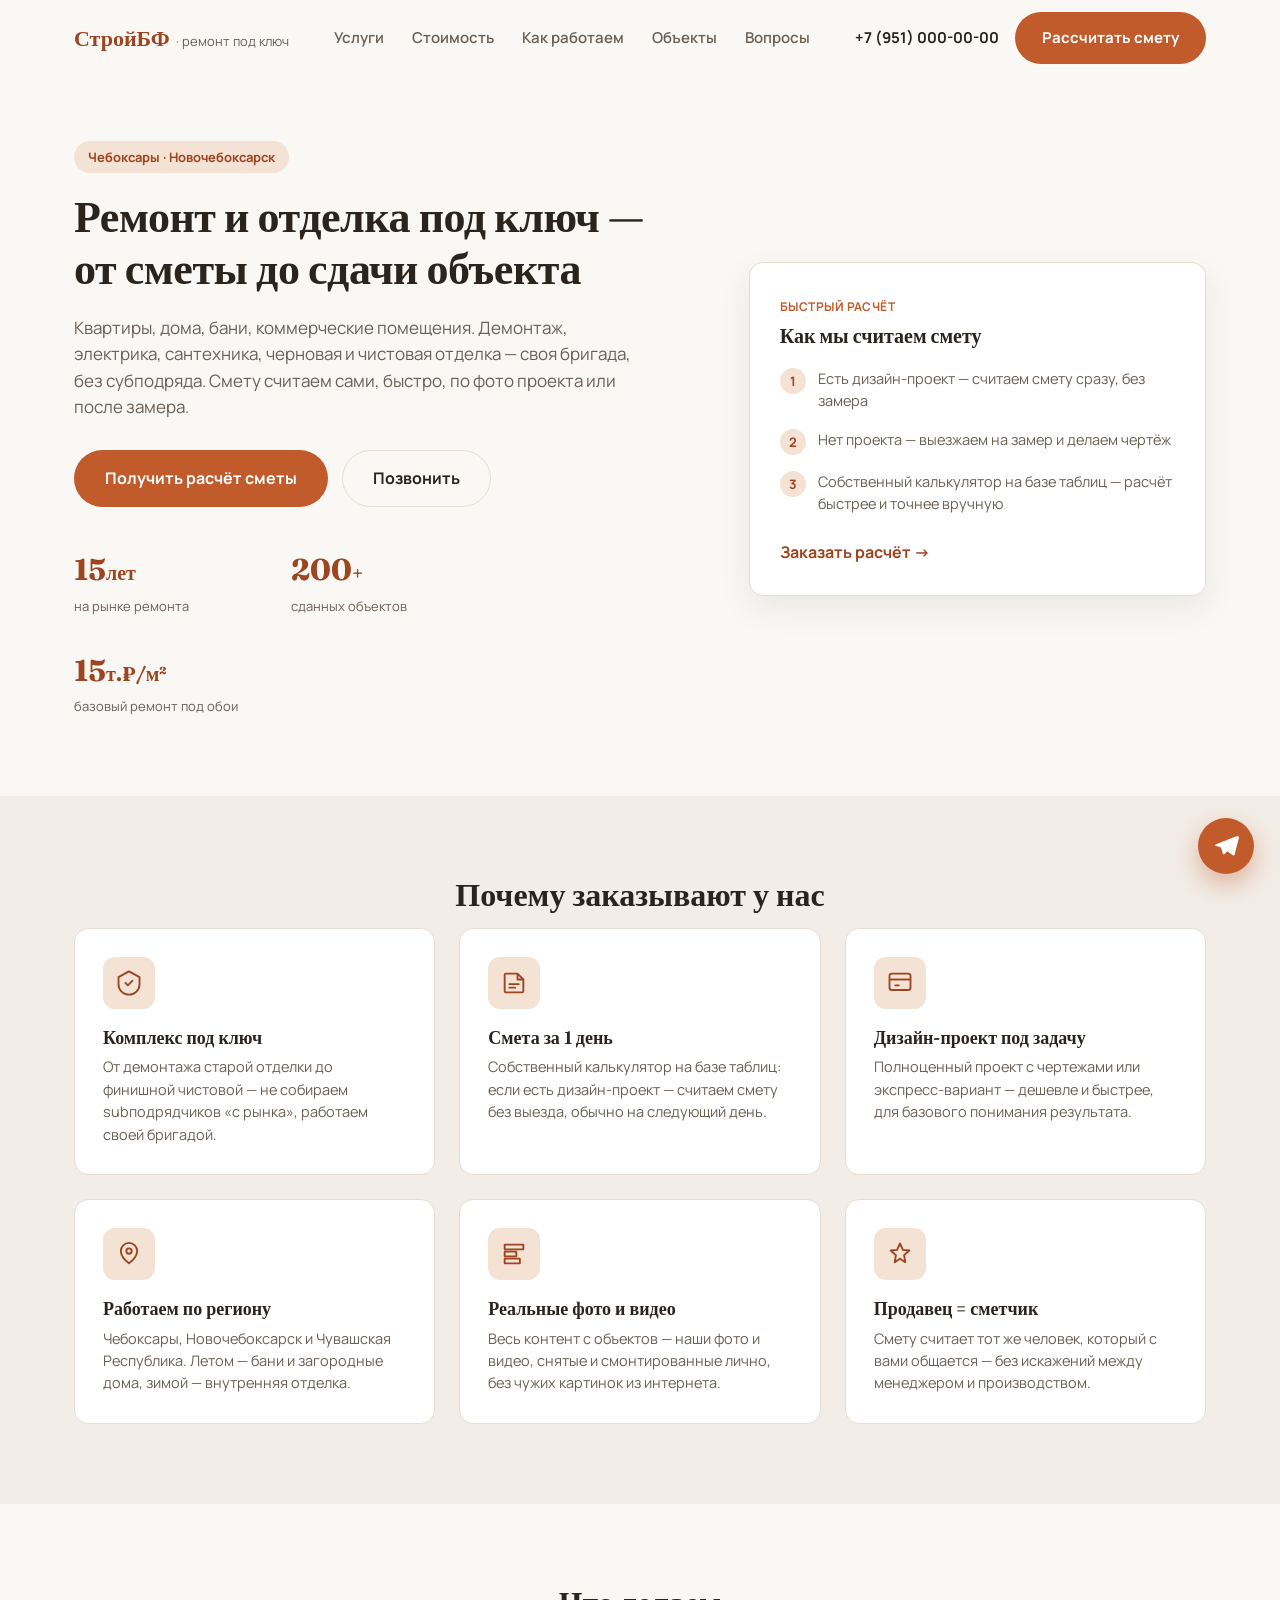
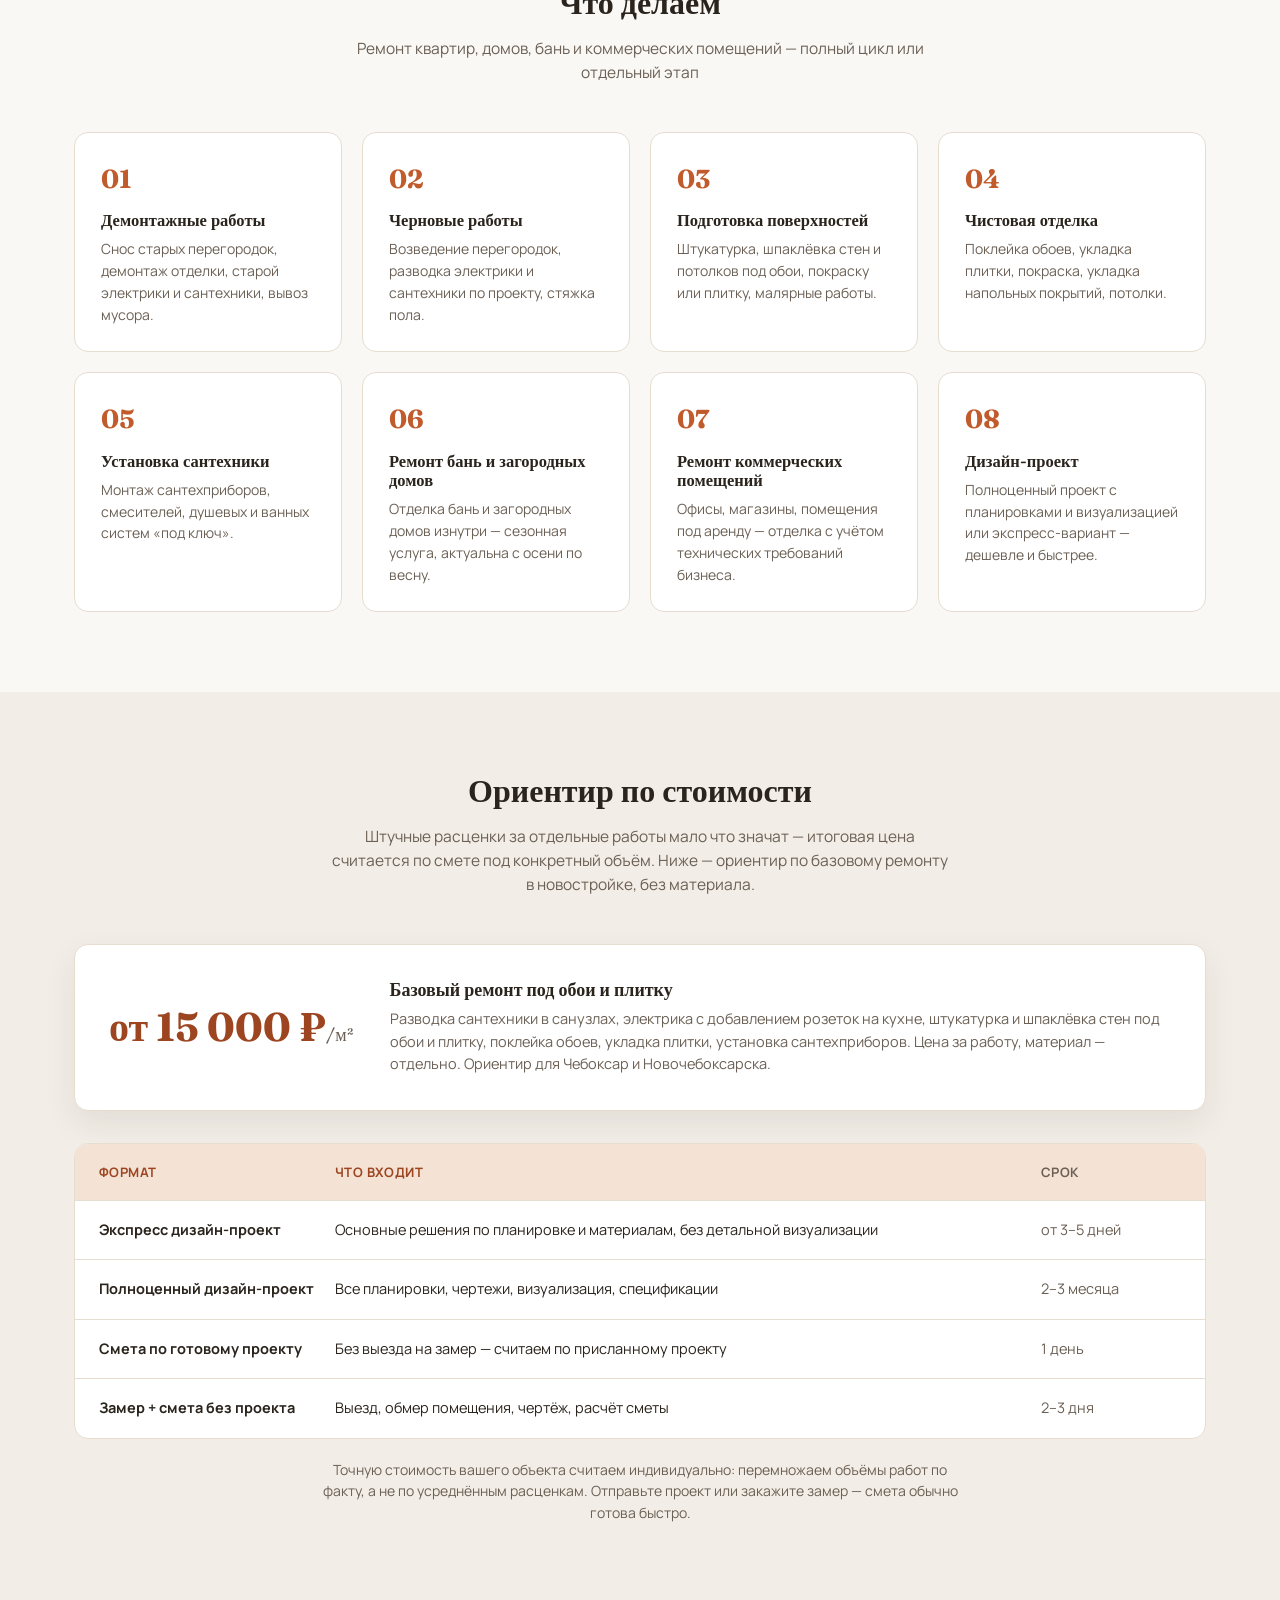
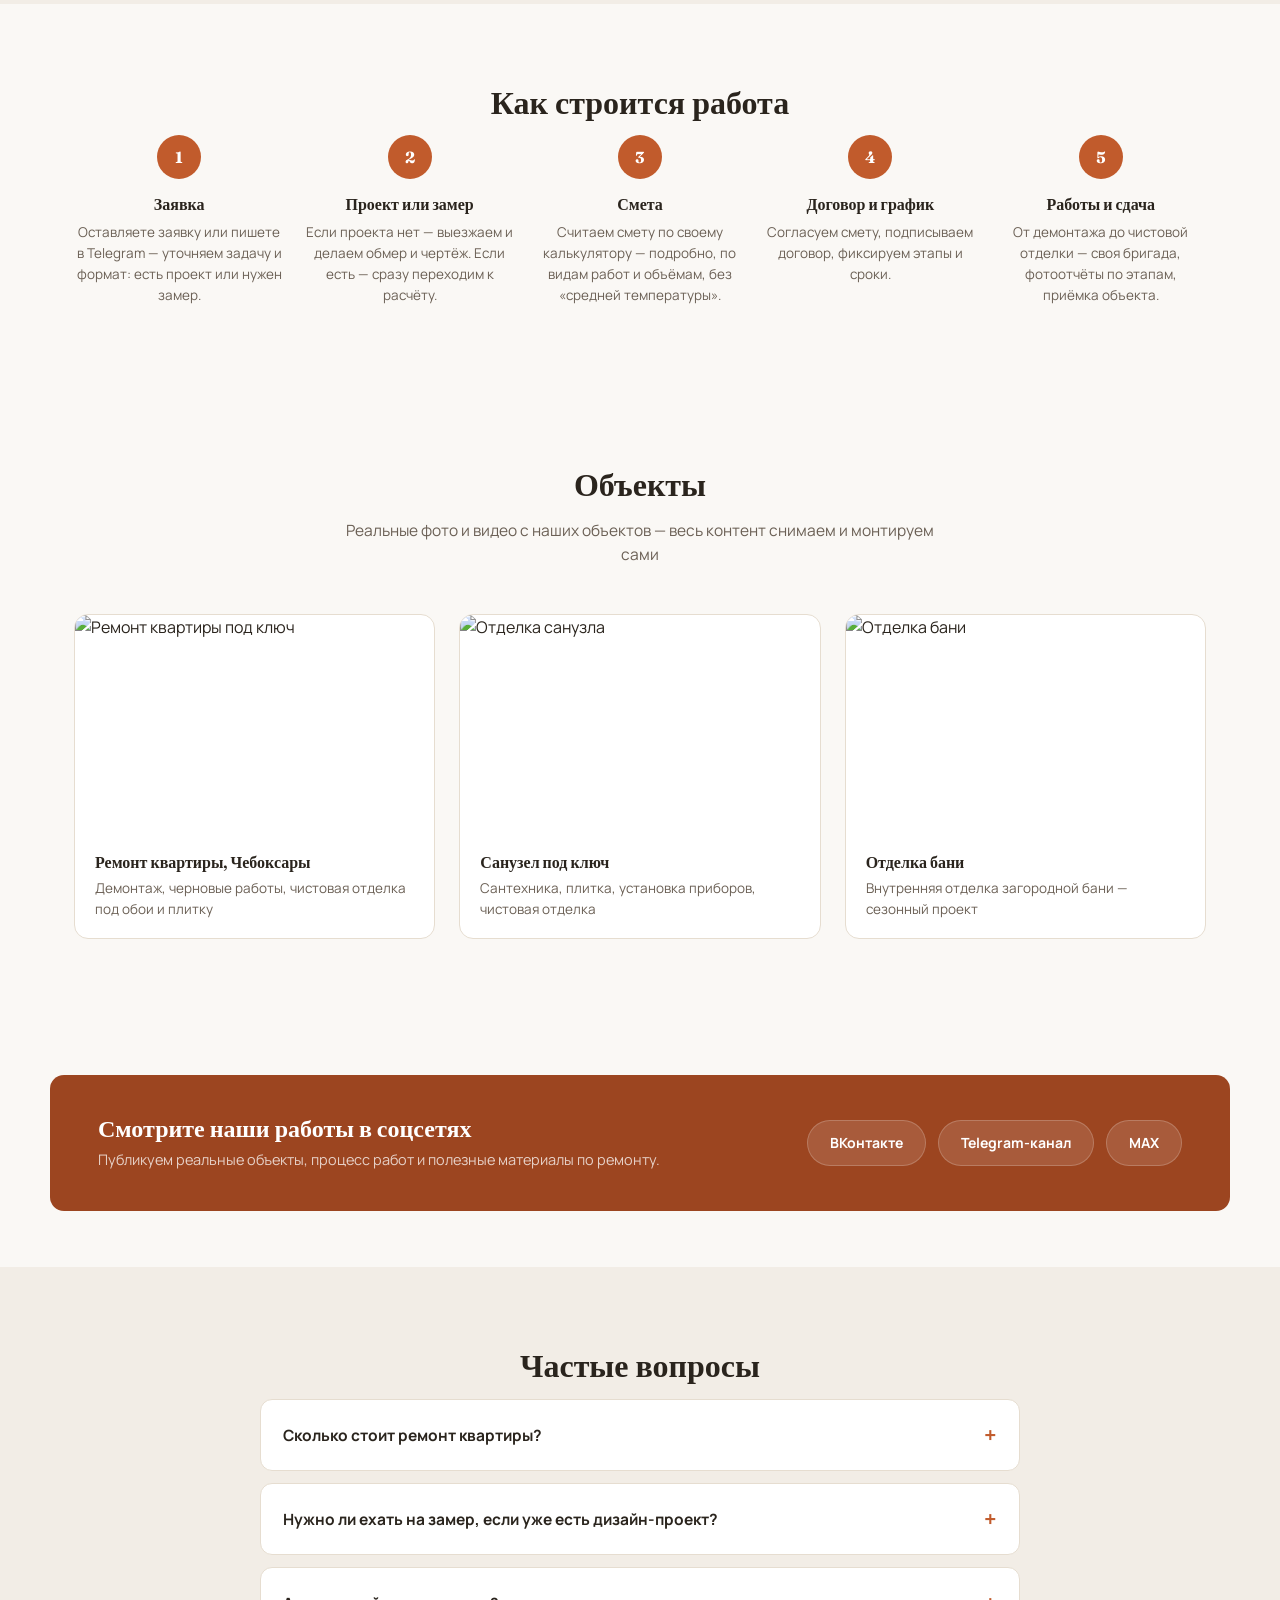
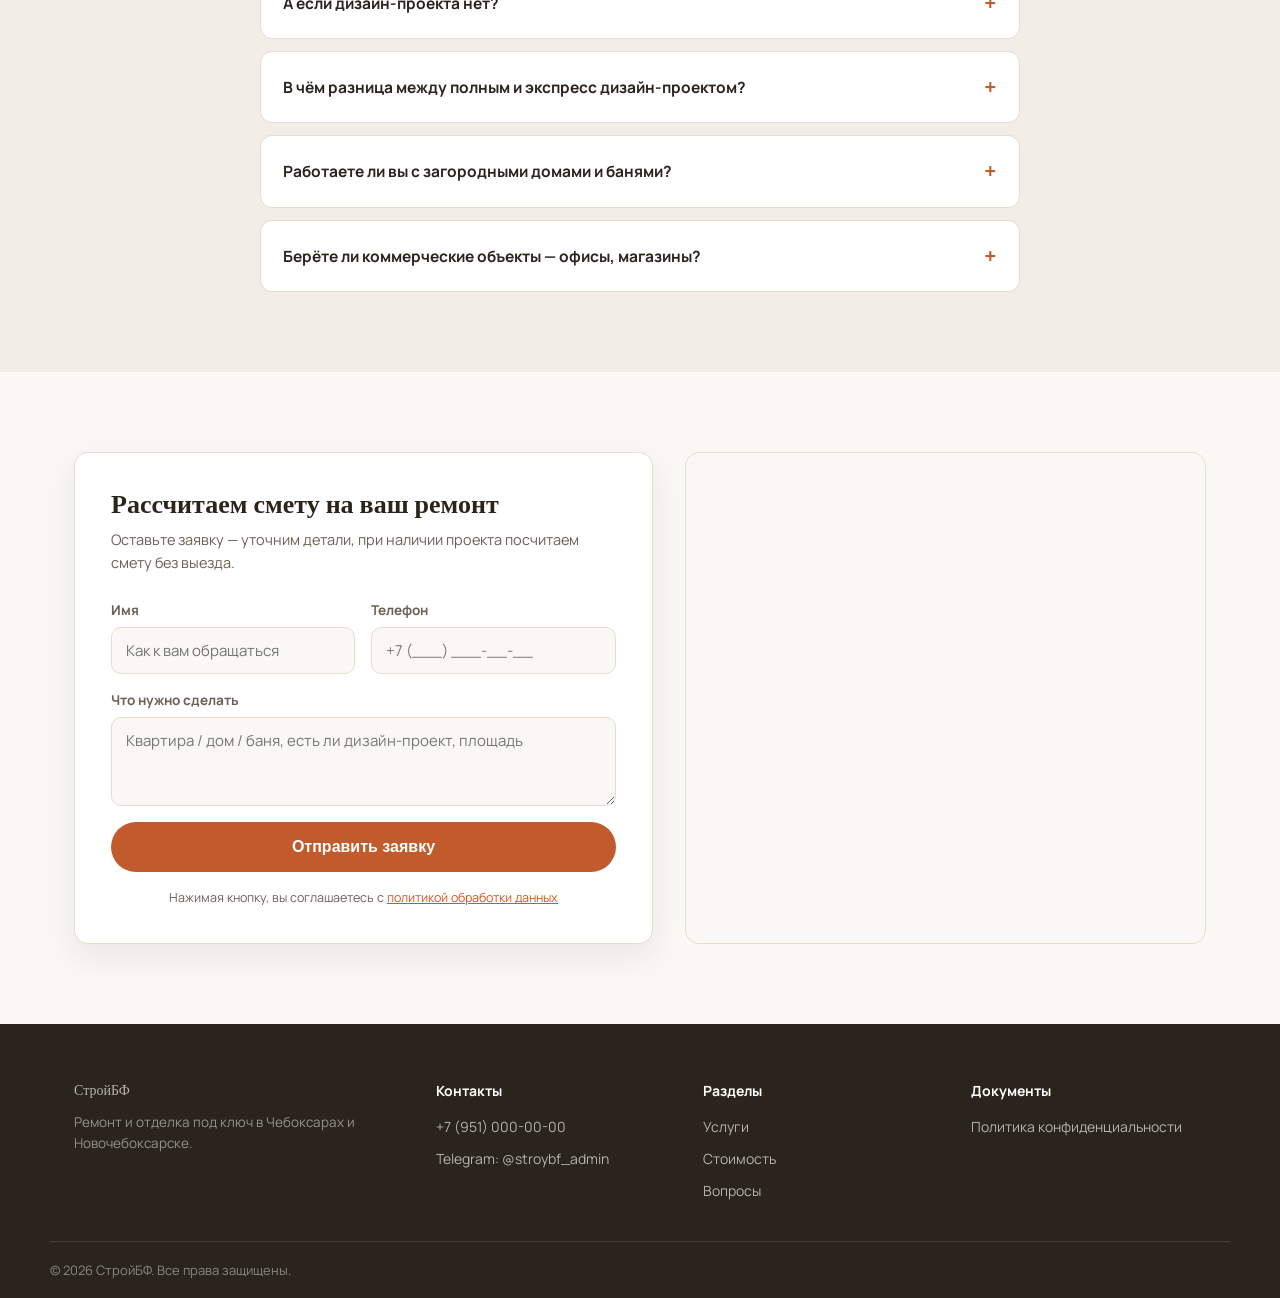
==== index.html @ 784fd0a4 "init: landing for СтройБФ" ====
<!DOCTYPE html>
<html lang="ru">
<head>
<meta charset="UTF-8">
<meta name="viewport" content="width=device-width, initial-scale=1.0">
<title>СтройБФ — ремонт квартир, домов и бань под ключ в Чебоксарах</title>
<meta name="description" content="Комплексный ремонт и отделка квартир, домов, бань и коммерческих помещений под ключ в Чебоксарах и Новочебоксарске. От сметы за 1 день до сдачи объекта.">
<link rel="preconnect" href="https://fonts.googleapis.com">
<link rel="preconnect" href="https://fonts.gstatic.com" crossorigin>
<link href="https://fonts.googleapis.com/css2?family=Manrope:wght@400;500;600;700;800&family=Fraunces:opsz,wght@9..144,500;9..144,600;9..144,700&display=swap" rel="stylesheet">
<link rel="stylesheet" href="styles.css">
</head>
<body>

<header class="header" id="header">
  <div class="header__inner container">
    <a href="#top" class="logo"><span class="logo__main">СтройБФ</span><span class="logo__suffix"> · ремонт под ключ</span></a>
    <nav class="nav" id="nav">
      <a href="#services">Услуги</a>
      <a href="#pricing">Стоимость</a>
      <a href="#process">Как работаем</a>
      <a href="#cases">Объекты</a>
      <a href="#faq">Вопросы</a>
    </nav>
    <div class="header__actions">
      <a href="tel:+79510000000" class="header__phone">+7 (951) 000-00-00</a>
      <a href="#form" class="btn btn--primary header__cta">Рассчитать смету</a>
      <button class="burger" id="burger" aria-label="Меню"><span></span><span></span><span></span></button>
    </div>
  </div>
</header>

<main id="top">

  <!-- HERO -->
  <section class="hero">
    <div class="container hero__inner">
      <div class="hero__text">
        <span class="eyebrow">Чебоксары · Новочебоксарск</span>
        <h1>Ремонт и отделка под ключ — от сметы до сдачи объекта</h1>
        <p class="hero__lead">Квартиры, дома, бани, коммерческие помещения. Демонтаж, электрика, сантехника, черновая и чистовая отделка — своя бригада, без субподряда. Смету считаем сами, быстро, по фото проекта или после замера.</p>
        <div class="hero__cta">
          <a href="#form" class="btn btn--primary btn--lg">Получить расчёт сметы</a>
          <a href="tel:+79510000000" class="btn btn--ghost btn--lg">Позвонить</a>
        </div>
        <div class="hero__stats">
          <div class="stat"><span class="stat__num" data-target="15">0</span><span class="stat__suffix">лет</span><span class="stat__label">на рынке ремонта</span></div>
          <div class="stat"><span class="stat__num" data-target="200">0</span><span class="stat__suffix">+</span><span class="stat__label">сданных объектов</span></div>
          <div class="stat"><span class="stat__num" data-target="15">0</span><span class="stat__suffix">т.₽/м²</span><span class="stat__label">базовый ремонт под обои</span></div>
        </div>
      </div>
      <div class="hero__card">
        <div class="hero__card-top">
          <span class="hero__card-tag">Быстрый расчёт</span>
          <h3>Как мы считаем смету</h3>
        </div>
        <ul class="hero__card-list">
          <li><span class="num">1</span> Есть дизайн-проект — считаем смету сразу, без замера</li>
          <li><span class="num">2</span> Нет проекта — выезжаем на замер и делаем чертёж</li>
          <li><span class="num">3</span> Собственный калькулятор на базе таблиц — расчёт быстрее и точнее вручную</li>
        </ul>
        <a href="#form" class="hero__card-btn">Заказать расчёт →</a>
      </div>
    </div>
  </section>

  <!-- ADVANTAGES -->
  <section class="section adv-section">
    <div class="container">
      <h2 class="section__title">Почему заказывают у нас</h2>
      <div class="adv-grid">
        <div class="adv reveal">
          <div class="adv__icon"><svg width="28" height="28" viewBox="0 0 24 24" fill="none"><path d="M12 2L3 7v6c0 5 4 9 9 9s9-4 9-9V7l-9-5z" stroke="currentColor" stroke-width="1.6" stroke-linejoin="round"/><path d="M9 12l2 2 4-4" stroke="currentColor" stroke-width="1.6" stroke-linecap="round" stroke-linejoin="round"/></svg></div>
          <h3>Комплекс под ключ</h3>
          <p>От демонтажа старой отделки до финишной чистовой — не собираем subподрядчиков «с рынка», работаем своей бригадой.</p>
        </div>
        <div class="adv reveal">
          <div class="adv__icon"><svg width="28" height="28" viewBox="0 0 24 24" fill="none"><path d="M4 19V5a1 1 0 011-1h10l5 5v10a1 1 0 01-1 1H5a1 1 0 01-1-1z" stroke="currentColor" stroke-width="1.6" stroke-linejoin="round"/><path d="M15 4v5h5" stroke="currentColor" stroke-width="1.6" stroke-linejoin="round"/><path d="M8 13h8M8 16h5" stroke="currentColor" stroke-width="1.6" stroke-linecap="round"/></svg></div>
          <h3>Смета за 1 день</h3>
          <p>Собственный калькулятор на базе таблиц: если есть дизайн-проект — считаем смету без выезда, обычно на следующий день.</p>
        </div>
        <div class="adv reveal">
          <div class="adv__icon"><svg width="28" height="28" viewBox="0 0 24 24" fill="none"><rect x="3" y="4" width="18" height="14" rx="2" stroke="currentColor" stroke-width="1.6"/><path d="M3 9h18" stroke="currentColor" stroke-width="1.6"/><path d="M8 14h3" stroke="currentColor" stroke-width="1.6" stroke-linecap="round"/></svg></div>
          <h3>Дизайн-проект под задачу</h3>
          <p>Полноценный проект с чертежами или экспресс-вариант — дешевле и быстрее, для базового понимания результата.</p>
        </div>
        <div class="adv reveal">
          <div class="adv__icon"><svg width="28" height="28" viewBox="0 0 24 24" fill="none"><path d="M12 20c4-3 7-6.5 7-10.5A7 7 0 105 9.5C5 13.5 8 17 12 20z" stroke="currentColor" stroke-width="1.6" stroke-linejoin="round"/><circle cx="12" cy="9.5" r="2.3" stroke="currentColor" stroke-width="1.6"/></svg></div>
          <h3>Работаем по региону</h3>
          <p>Чебоксары, Новочебоксарск и Чувашская Республика. Летом — бани и загородные дома, зимой — внутренняя отделка.</p>
        </div>
        <div class="adv reveal">
          <div class="adv__icon"><svg width="28" height="28" viewBox="0 0 24 24" fill="none"><path d="M4 4h16v4H4zM4 10h10v4H4zM4 16h13v4H4z" stroke="currentColor" stroke-width="1.6" stroke-linejoin="round"/></svg></div>
          <h3>Реальные фото и видео</h3>
          <p>Весь контент с объектов — наши фото и видео, снятые и смонтированные лично, без чужих картинок из интернета.</p>
        </div>
        <div class="adv reveal">
          <div class="adv__icon"><svg width="28" height="28" viewBox="0 0 24 24" fill="none"><path d="M12 3l2.5 5.5L20 9l-4.5 4 1 6L12 16l-4.5 3 1-6L4 9l5.5-.5L12 3z" stroke="currentColor" stroke-width="1.6" stroke-linejoin="round"/></svg></div>
          <h3>Продавец = сметчик</h3>
          <p>Смету считает тот же человек, который с вами общается — без искажений между менеджером и производством.</p>
        </div>
      </div>
    </div>
  </section>

  <!-- SERVICES -->
  <section class="section services-section" id="services">
    <div class="container">
      <h2 class="section__title">Что делаем</h2>
      <p class="section__sub">Ремонт квартир, домов, бань и коммерческих помещений — полный цикл или отдельный этап</p>
      <div class="services-grid">
        <div class="service reveal">
          <span class="service__num">01</span>
          <h3>Демонтажные работы</h3>
          <p>Снос старых перегородок, демонтаж отделки, старой электрики и сантехники, вывоз мусора.</p>
        </div>
        <div class="service reveal">
          <span class="service__num">02</span>
          <h3>Черновые работы</h3>
          <p>Возведение перегородок, разводка электрики и сантехники по проекту, стяжка пола.</p>
        </div>
        <div class="service reveal">
          <span class="service__num">03</span>
          <h3>Подготовка поверхностей</h3>
          <p>Штукатурка, шпаклёвка стен и потолков под обои, покраску или плитку, малярные работы.</p>
        </div>
        <div class="service reveal">
          <span class="service__num">04</span>
          <h3>Чистовая отделка</h3>
          <p>Поклейка обоев, укладка плитки, покраска, укладка напольных покрытий, потолки.</p>
        </div>
        <div class="service reveal">
          <span class="service__num">05</span>
          <h3>Установка сантехники</h3>
          <p>Монтаж сантехприборов, смесителей, душевых и ванных систем «под ключ».</p>
        </div>
        <div class="service reveal">
          <span class="service__num">06</span>
          <h3>Ремонт бань и загородных домов</h3>
          <p>Отделка бань и загородных домов изнутри — сезонная услуга, актуальна с осени по весну.</p>
        </div>
        <div class="service reveal">
          <span class="service__num">07</span>
          <h3>Ремонт коммерческих помещений</h3>
          <p>Офисы, магазины, помещения под аренду — отделка с учётом технических требований бизнеса.</p>
        </div>
        <div class="service reveal">
          <span class="service__num">08</span>
          <h3>Дизайн-проект</h3>
          <p>Полноценный проект с планировками и визуализацией или экспресс-вариант — дешевле и быстрее.</p>
        </div>
      </div>
    </div>
  </section>

  <!-- PRICING -->
  <section class="section pricing-section" id="pricing">
    <div class="container">
      <h2 class="section__title">Ориентир по стоимости</h2>
      <p class="section__sub">Штучные расценки за отдельные работы мало что значат — итоговая цена считается по смете под конкретный объём. Ниже — ориентир по базовому ремонту в новостройке, без материала.</p>
      <div class="price-highlight reveal">
        <div class="price-highlight__num">от 15 000 ₽<span>/м²</span></div>
        <div class="price-highlight__desc">
          <h3>Базовый ремонт под обои и плитку</h3>
          <p>Разводка сантехники в санузлах, электрика с добавлением розеток на кухне, штукатурка и шпаклёвка стен под обои и плитку, поклейка обоев, укладка плитки, установка сантехприборов. Цена за работу, материал — отдельно. Ориентир для Чебоксар и Новочебоксарска.</p>
        </div>
      </div>
      <div class="price-table reveal">
        <div class="price-row price-row--head">
          <span>Формат</span><span>Что входит</span><span>Срок</span>
        </div>
        <div class="price-row">
          <span>Экспресс дизайн-проект</span><span>Основные решения по планировке и материалам, без детальной визуализации</span><span>от 3–5 дней</span>
        </div>
        <div class="price-row">
          <span>Полноценный дизайн-проект</span><span>Все планировки, чертежи, визуализация, спецификации</span><span>2–3 месяца</span>
        </div>
        <div class="price-row">
          <span>Смета по готовому проекту</span><span>Без выезда на замер — считаем по присланному проекту</span><span>1 день</span>
        </div>
        <div class="price-row">
          <span>Замер + смета без проекта</span><span>Выезд, обмер помещения, чертёж, расчёт сметы</span><span>2–3 дня</span>
        </div>
      </div>
      <p class="price-note">Точную стоимость вашего объекта считаем индивидуально: перемножаем объёмы работ по факту, а не по усреднённым расценкам. Отправьте проект или закажите замер — смета обычно готова быстро.</p>
    </div>
  </section>

  <!-- PROCESS -->
  <section class="section process-section" id="process">
    <div class="container">
      <h2 class="section__title">Как строится работа</h2>
      <div class="process-grid">
        <div class="step reveal"><span class="step__num">1</span><h3>Заявка</h3><p>Оставляете заявку или пишете в Telegram — уточняем задачу и формат: есть проект или нужен замер.</p></div>
        <div class="step reveal"><span class="step__num">2</span><h3>Проект или замер</h3><p>Если проекта нет — выезжаем и делаем обмер и чертёж. Если есть — сразу переходим к расчёту.</p></div>
        <div class="step reveal"><span class="step__num">3</span><h3>Смета</h3><p>Считаем смету по своему калькулятору — подробно, по видам работ и объёмам, без «средней температуры».</p></div>
        <div class="step reveal"><span class="step__num">4</span><h3>Договор и график</h3><p>Согласуем смету, подписываем договор, фиксируем этапы и сроки.</p></div>
        <div class="step reveal"><span class="step__num">5</span><h3>Работы и сдача</h3><p>От демонтажа до чистовой отделки — своя бригада, фотоотчёты по этапам, приёмка объекта.</p></div>
      </div>
    </div>
  </section>

  <!-- CASES -->
  <section class="section cases-section" id="cases">
    <div class="container">
      <h2 class="section__title">Объекты</h2>
      <p class="section__sub">Реальные фото и видео с наших объектов — весь контент снимаем и монтируем сами</p>
      <div class="cases-grid">
        <div class="case reveal">
          <img src="https://loremflickr.com/640/480/apartment,renovation/all?lock=201" alt="Ремонт квартиры под ключ" loading="lazy">
          <div class="case__body"><h3>Ремонт квартиры, Чебоксары</h3><p>Демонтаж, черновые работы, чистовая отделка под обои и плитку</p></div>
        </div>
        <div class="case reveal">
          <img src="https://loremflickr.com/640/480/interior,bathroom/all?lock=202" alt="Отделка санузла" loading="lazy">
          <div class="case__body"><h3>Санузел под ключ</h3><p>Сантехника, плитка, установка приборов, чистовая отделка</p></div>
        </div>
        <div class="case reveal">
          <img src="https://loremflickr.com/640/480/sauna,wood/all?lock=203" alt="Отделка бани" loading="lazy">
          <div class="case__body"><h3>Отделка бани</h3><p>Внутренняя отделка загородной бани — сезонный проект</p></div>
        </div>
      </div>
    </div>
  </section>

  <!-- CHANNELS -->
  <section class="section channels-section">
    <div class="container channels__inner reveal">
      <div class="channels__text">
        <h2>Смотрите наши работы в соцсетях</h2>
        <p>Публикуем реальные объекты, процесс работ и полезные материалы по ремонту.</p>
      </div>
      <div class="channels__links">
        <a href="#" class="channel-link">ВКонтакте</a>
        <a href="#" class="channel-link">Telegram-канал</a>
        <a href="#" class="channel-link">MAX</a>
      </div>
    </div>
  </section>

  <!-- FAQ -->
  <section class="section faq-section" id="faq">
    <div class="container">
      <h2 class="section__title">Частые вопросы</h2>
      <div class="faq">
        <details class="faq__item reveal">
          <summary>Сколько стоит ремонт квартиры?</summary>
          <p>Базовый ремонт под обои и плитку в новостройке — от 15 000 ₽ за м² по работе, материал отдельно. Точная сумма считается по смете под конкретный объект — перемножаем реальные объёмы на виды работ.</p>
        </details>
        <details class="faq__item reveal">
          <summary>Нужно ли ехать на замер, если уже есть дизайн-проект?</summary>
          <p>Нет. Если проект готов — присылаете его, мы считаем смету по чертежам без выезда. Это быстрее и часто дешевле для вас.</p>
        </details>
        <details class="faq__item reveal">
          <summary>А если дизайн-проекта нет?</summary>
          <p>Выезжаем на замер, делаем обмер помещения и чертёж, а дальше — либо считаем смету сразу по факту, либо предлагаем сделать дизайн-проект: полноценный или экспресс.</p>
        </details>
        <details class="faq__item reveal">
          <summary>В чём разница между полным и экспресс дизайн-проектом?</summary>
          <p>Полный проект — все планировки, визуализация и спецификации, но это 2-3 месяца и высокая стоимость. Экспресс — основные решения без детальной прорисовки, делается быстро и стоит в разы дешевле.</p>
        </details>
        <details class="faq__item reveal">
          <summary>Работаете ли вы с загородными домами и банями?</summary>
          <p>Да, это одно из направлений — обычно актуально с осени по весну, когда лучше вести работы внутри помещения.</p>
        </details>
        <details class="faq__item reveal">
          <summary>Берёте ли коммерческие объекты — офисы, магазины?</summary>
          <p>Да, делаем ремонт коммерческих помещений любого назначения — с учётом технических требований к объекту.</p>
        </details>
      </div>
    </div>
  </section>

  <!-- FORM -->
  <section class="section form-section" id="form">
    <div class="container form-section__inner">
      <div class="form-card reveal">
        <h2>Рассчитаем смету на ваш ремонт</h2>
        <p>Оставьте заявку — уточним детали, при наличии проекта посчитаем смету без выезда.</p>
        <form id="leadForm" class="form" novalidate>
          <input type="text" name="_gotcha" style="display:none" tabindex="-1" autocomplete="off">
          <div class="form__row">
            <label>Имя<input type="text" name="name" placeholder="Как к вам обращаться" required></label>
            <label>Телефон<input type="tel" name="phone" placeholder="+7 (___) ___-__-__" required></label>
          </div>
          <label>Что нужно сделать<textarea name="comment" rows="3" placeholder="Квартира / дом / баня, есть ли дизайн-проект, площадь"></textarea></label>
          <button type="submit" class="btn btn--primary btn--lg btn--block">Отправить заявку</button>
          <p class="form__note">Нажимая кнопку, вы соглашаетесь с <a href="privacy.html">политикой обработки данных</a></p>
        </form>
      </div>
      <div class="map-card reveal">
        <iframe src="https://yandex.ru/map-widget/v1/?ll=47.251183%2C56.143996&z=12" width="100%" height="100%" frameborder="0" loading="lazy" title="Карта Чебоксары"></iframe>
      </div>
    </div>
  </section>

</main>

<footer class="footer">
  <div class="container footer__inner">
    <div class="footer__col">
      <a href="#top" class="logo logo--footer">СтройБФ</a>
      <p>Ремонт и отделка под ключ в Чебоксарах и Новочебоксарске.</p>
    </div>
    <div class="footer__col">
      <h4>Контакты</h4>
      <a href="tel:+79510000000">+7 (951) 000-00-00</a>
      <a href="https://t.me/stroybf_admin" target="_blank" rel="noopener">Telegram: @stroybf_admin</a>
    </div>
    <div class="footer__col">
      <h4>Разделы</h4>
      <a href="#services">Услуги</a>
      <a href="#pricing">Стоимость</a>
      <a href="#faq">Вопросы</a>
    </div>
    <div class="footer__col">
      <h4>Документы</h4>
      <a href="privacy.html">Политика конфиденциальности</a>
    </div>
  </div>
  <div class="container footer__bottom">
    <span>© <span id="year"></span> СтройБФ. Все права защищены.</span>
  </div>
</footer>

<a href="https://t.me/stroybf_admin" class="fab" target="_blank" rel="noopener" aria-label="Написать в Telegram">
  <svg width="26" height="26" viewBox="0 0 24 24" fill="currentColor"><path d="M21.05 3.16L2.9 10.36c-1.24.5-1.23 1.19-.23 1.5l4.65 1.45 1.8 5.53c.22.6.11.84.75.84.5 0 .72-.23 1-.5l2.4-2.33 4.98 3.68c.92.5 1.58.24 1.81-.85L23.9 4.7c.32-1.33-.5-1.93-1.85-1.54z"/></svg>
</a>

<script src="script.js"></script>
</body>
</html>
---- styles.css ----
:root {
  --bg: #faf8f5;
  --bg-alt: #f2ede6;
  --surface: #ffffff;
  --ink: #2a241d;
  --ink-soft: #6b6055;
  --border: #e6ddd0;
  --accent: #c15b2c;
  --accent-dark: #9c4520;
  --accent-soft: #f4e2d4;
  --font-body: 'Manrope', sans-serif;
  --font-head: 'Fraunces', serif;
  --radius: 14px;
  --shadow: 0 12px 32px rgba(42, 36, 29, 0.08);
}

* { box-sizing: border-box; margin: 0; padding: 0; }
html { scroll-behavior: smooth; }
body {
  font-family: var(--font-body);
  background: var(--bg);
  color: var(--ink);
  line-height: 1.55;
  -webkit-font-smoothing: antialiased;
}
img { max-width: 100%; display: block; }
a { color: inherit; text-decoration: none; }
.container { max-width: 1180px; margin: 0 auto; padding: 0 24px; }
h1, h2, h3 { font-family: var(--font-head); font-weight: 600; line-height: 1.18; }

.btn {
  display: inline-flex; align-items: center; justify-content: center;
  padding: 13px 26px; border-radius: 999px; font-weight: 700; font-size: 15px;
  border: 1px solid transparent; cursor: pointer; transition: all .2s ease;
}
.btn--primary { background: var(--accent); color: #fff; }
.btn--primary:hover { background: var(--accent-dark); }
.btn--ghost { background: transparent; border-color: var(--border); color: var(--ink); }
.btn--ghost:hover { border-color: var(--accent); color: var(--accent); }
.btn--lg { padding: 15px 30px; font-size: 16px; }
.btn--block { width: 100%; }

/* HEADER */
.header {
  position: sticky; top: 0; z-index: 100;
  background: rgba(250, 248, 245, 0.9); backdrop-filter: blur(10px);
  border-bottom: 1px solid transparent; transition: border-color .2s, box-shadow .2s;
}
.header.scrolled { border-color: var(--border); box-shadow: 0 4px 20px rgba(42,36,29,0.05); }
.header__inner { display: flex; align-items: center; justify-content: space-between; height: 76px; gap: 24px; min-width: 0; }
.logo { flex-shrink: 0; display: flex; align-items: baseline; gap: 6px; font-family: var(--font-head); }
.logo__main { font-size: 22px; font-weight: 700; color: var(--accent-dark); }
.logo__suffix { font-size: 13px; color: var(--ink-soft); font-family: var(--font-body); }
.logo--footer .logo__main { color: var(--surface); }
.nav { display: flex; gap: 28px; }
.nav a { font-size: 15px; font-weight: 600; color: var(--ink-soft); white-space: nowrap; transition: color .2s; }
.nav a:hover { color: var(--accent); }
.header__actions { display: flex; align-items: center; gap: 16px; flex-shrink: 0; }
.header__phone { font-weight: 700; font-size: 15px; white-space: nowrap; }
.burger { display: none; flex-direction: column; justify-content: center; gap: 5px; width: 40px; height: 40px; background: none; border: none; cursor: pointer; }
.burger span { display: block; width: 22px; height: 2px; background: var(--ink); transition: .2s; }

/* HERO */
.hero { padding: 64px 0 80px; }
.hero__inner { display: grid; grid-template-columns: 1.15fr 0.85fr; gap: 56px; align-items: center; }
.eyebrow { display: inline-block; padding: 6px 14px; background: var(--accent-soft); color: var(--accent-dark); font-weight: 700; font-size: 13px; border-radius: 999px; margin-bottom: 18px; }
.hero h1 { font-size: 44px; margin-bottom: 20px; letter-spacing: -0.01em; }
.hero__lead { font-size: 17px; color: var(--ink-soft); margin-bottom: 30px; max-width: 560px; }
.hero__cta { display: flex; gap: 14px; margin-bottom: 40px; flex-wrap: wrap; }
.hero__stats { display: flex; gap: 32px; flex-wrap: wrap; }
.stat { display: flex; align-items: baseline; flex-wrap: wrap; gap: 2px 0; }
.stat__num { font-family: var(--font-head); font-size: 30px; font-weight: 700; color: var(--accent-dark); }
.stat__suffix { font-family: var(--font-head); font-size: 20px; font-weight: 700; color: var(--accent-dark); margin-right: 8px; }
.stat__label { width: 100%; font-size: 13px; color: var(--ink-soft); }

.hero__card { background: var(--surface); border: 1px solid var(--border); border-radius: var(--radius); padding: 30px; box-shadow: var(--shadow); }
.hero__card-tag { display: inline-block; font-size: 12px; font-weight: 700; color: var(--accent); text-transform: uppercase; letter-spacing: .04em; margin-bottom: 8px; }
.hero__card-top h3 { font-size: 20px; margin-bottom: 20px; }
.hero__card-list { list-style: none; display: flex; flex-direction: column; gap: 16px; margin-bottom: 24px; }
.hero__card-list li { display: flex; gap: 12px; font-size: 14.5px; color: var(--ink-soft); align-items: flex-start; }
.hero__card-list .num { flex-shrink: 0; width: 26px; height: 26px; border-radius: 50%; background: var(--accent-soft); color: var(--accent-dark); font-weight: 700; font-size: 13px; display: flex; align-items: center; justify-content: center; }
.hero__card-btn { display: inline-block; font-weight: 700; color: var(--accent-dark); }

/* SECTIONS */
.section { padding: 80px 0; }
.section__title { font-size: 32px; text-align: center; margin-bottom: 14px; }
.section__sub { text-align: center; color: var(--ink-soft); max-width: 620px; margin: 0 auto 48px; font-size: 15.5px; }

.reveal { opacity: 0; transform: translateY(18px); transition: opacity .6s ease, transform .6s ease; }
.reveal.is-visible { opacity: 1; transform: none; }

/* ADVANTAGES */
.adv-section { background: var(--bg-alt); }
.adv-grid { display: grid; grid-template-columns: repeat(3, 1fr); gap: 24px; }
.adv { background: var(--surface); border: 1px solid var(--border); border-radius: var(--radius); padding: 28px; }
.adv__icon { width: 52px; height: 52px; border-radius: 12px; background: var(--accent-soft); color: var(--accent-dark); display: flex; align-items: center; justify-content: center; margin-bottom: 18px; }
.adv h3 { font-size: 18px; margin-bottom: 8px; }
.adv p { font-size: 14.5px; color: var(--ink-soft); }

/* SERVICES */
.services-grid { display: grid; grid-template-columns: repeat(4, 1fr); gap: 20px; }
.service { padding: 26px; border: 1px solid var(--border); border-radius: var(--radius); background: var(--surface); }
.service__num { font-family: var(--font-head); font-size: 26px; color: var(--accent); font-weight: 700; }
.service h3 { font-size: 16.5px; margin: 12px 0 8px; }
.service p { font-size: 14px; color: var(--ink-soft); }

/* PRICING */
.pricing-section { background: var(--bg-alt); }
.price-highlight { display: flex; align-items: center; gap: 36px; background: var(--surface); border: 1px solid var(--border); border-radius: var(--radius); padding: 34px; margin-bottom: 32px; box-shadow: var(--shadow); }
.price-highlight__num { font-family: var(--font-head); font-size: 40px; font-weight: 700; color: var(--accent-dark); white-space: nowrap; }
.price-highlight__num span { font-size: 18px; font-weight: 500; color: var(--ink-soft); }
.price-highlight__desc h3 { font-size: 18px; margin-bottom: 8px; }
.price-highlight__desc p { font-size: 14.5px; color: var(--ink-soft); }
.price-table { background: var(--surface); border: 1px solid var(--border); border-radius: var(--radius); overflow: hidden; margin-bottom: 20px; }
.price-row { display: grid; grid-template-columns: 220px 1fr 140px; gap: 16px; padding: 18px 24px; border-bottom: 1px solid var(--border); align-items: center; font-size: 14.5px; }
.price-row:last-child { border-bottom: none; }
.price-row--head { background: var(--accent-soft); font-weight: 700; color: var(--accent-dark); font-size: 13px; text-transform: uppercase; letter-spacing: .03em; }
.price-row span:first-child { font-weight: 700; }
.price-row span:last-child { color: var(--ink-soft); }
.price-note { text-align: center; color: var(--ink-soft); font-size: 14px; max-width: 640px; margin: 0 auto; }

/* PROCESS */
.process-grid { display: grid; grid-template-columns: repeat(5, 1fr); gap: 20px; }
.step { text-align: center; }
.step__num { display: flex; align-items: center; justify-content: center; width: 44px; height: 44px; border-radius: 50%; background: var(--accent); color: #fff; font-weight: 700; font-family: var(--font-head); margin: 0 auto 16px; }
.step h3 { font-size: 16px; margin-bottom: 8px; }
.step p { font-size: 13.5px; color: var(--ink-soft); }

/* CASES */
.cases-grid { display: grid; grid-template-columns: repeat(3, 1fr); gap: 24px; }
.case { border-radius: var(--radius); overflow: hidden; border: 1px solid var(--border); background: var(--surface); }
.case img { height: 220px; object-fit: cover; }
.case__body { padding: 18px 20px; }
.case__body h3 { font-size: 16px; margin-bottom: 6px; }
.case__body p { font-size: 13.5px; color: var(--ink-soft); }

/* CHANNELS */
.channels-section { padding: 56px 0; }
.channels__inner { background: var(--accent-dark); border-radius: var(--radius); padding: 40px 48px; display: flex; align-items: center; justify-content: space-between; gap: 24px; flex-wrap: wrap; }
.channels__text h2 { color: #fff; font-size: 24px; margin-bottom: 6px; }
.channels__text p { color: rgba(255,255,255,0.75); font-size: 14.5px; }
.channels__links { display: flex; gap: 12px; flex-wrap: wrap; }
.channel-link { padding: 11px 22px; border-radius: 999px; background: rgba(255,255,255,0.12); color: #fff; font-weight: 700; font-size: 14px; border: 1px solid rgba(255,255,255,0.2); transition: background .2s; }
.channel-link:hover { background: rgba(255,255,255,0.22); }

/* FAQ */
.faq-section { background: var(--bg-alt); }
.faq { max-width: 760px; margin: 0 auto; display: flex; flex-direction: column; gap: 12px; }
.faq__item { background: var(--surface); border: 1px solid var(--border); border-radius: 12px; padding: 18px 22px; }
.faq__item summary { cursor: pointer; font-weight: 700; font-size: 15.5px; list-style: none; display: flex; justify-content: space-between; align-items: center; }
.faq__item summary::-webkit-details-marker { display: none; }
.faq__item summary::after { content: '+'; font-size: 22px; color: var(--accent); }
.faq__item[open] summary::after { content: '−'; }
.faq__item p { margin-top: 12px; font-size: 14.5px; color: var(--ink-soft); }

/* FORM */
.form-section__inner { display: grid; grid-template-columns: 1fr 0.9fr; gap: 32px; }
.form-card { background: var(--surface); border: 1px solid var(--border); border-radius: var(--radius); padding: 36px; box-shadow: var(--shadow); }
.form-card h2 { font-size: 26px; margin-bottom: 10px; }
.form-card > p { color: var(--ink-soft); font-size: 14.5px; margin-bottom: 26px; }
.form { display: flex; flex-direction: column; gap: 16px; }
.form__row { display: grid; grid-template-columns: 1fr 1fr; gap: 16px; }
.form label { display: flex; flex-direction: column; gap: 6px; font-size: 13.5px; font-weight: 700; color: var(--ink-soft); }
.form input, .form textarea { font-family: var(--font-body); border: 1px solid var(--border); border-radius: 10px; padding: 12px 14px; font-size: 15px; color: var(--ink); background: var(--bg); resize: vertical; }
.form input:focus, .form textarea:focus { outline: none; border-color: var(--accent); }
.form__note { font-size: 12.5px; color: var(--ink-soft); text-align: center; }
.form__note a { color: var(--accent); text-decoration: underline; }
.map-card { border-radius: var(--radius); overflow: hidden; border: 1px solid var(--border); min-height: 360px; }
.map-card iframe { width: 100%; height: 100%; min-height: 360px; border: 0; }

/* FOOTER */
.footer { background: var(--ink); color: rgba(255,255,255,0.7); padding: 56px 0 0; }
.footer__inner { display: grid; grid-template-columns: 1.4fr 1fr 1fr 1fr; gap: 32px; padding-bottom: 40px; }
.footer__col { display: flex; flex-direction: column; gap: 10px; }
.footer__col h4 { color: #fff; font-size: 14px; margin-bottom: 4px; }
.footer__col a { font-size: 14px; color: rgba(255,255,255,0.65); }
.footer__col a:hover { color: #fff; }
.footer__col p { font-size: 13.5px; color: rgba(255,255,255,0.5); }
.footer__bottom { border-top: 1px solid rgba(255,255,255,0.12); padding: 18px 0; font-size: 13px; color: rgba(255,255,255,0.45); }

/* FAB */
.fab {
  position: fixed; bottom: 26px; right: 26px; width: 56px; height: 56px;
  border-radius: 50%; background: var(--accent); color: #fff;
  display: flex; align-items: center; justify-content: center;
  box-shadow: 0 10px 24px rgba(193, 91, 44, 0.4); z-index: 90; transition: transform .2s;
}
.fab:hover { transform: scale(1.08); }

/* RESPONSIVE */
@media (max-width: 1180px) {
  .nav { gap: 20px; }
  .nav a { font-size: 14px; }
}
@media (max-width: 1100px) {
  .nav { display: none; }
  .burger { display: flex; }
  .nav.is-open {
    display: flex; flex-direction: column; position: absolute; top: 76px; left: 0; right: 0;
    background: var(--surface); padding: 20px 24px; gap: 16px; border-bottom: 1px solid var(--border);
    box-shadow: var(--shadow);
  }
}
@media (max-width: 900px) {
  .hero__inner { grid-template-columns: 1fr; }
  .hero h1 { font-size: 34px; }
  .adv-grid, .services-grid { grid-template-columns: repeat(2, 1fr); }
  .process-grid { grid-template-columns: repeat(2, 1fr); gap: 28px; }
  .cases-grid { grid-template-columns: 1fr; }
  .form-section__inner { grid-template-columns: 1fr; }
  .price-highlight { flex-direction: column; text-align: center; }
  .price-row { grid-template-columns: 1fr; gap: 4px; }
  .price-row span:first-child { color: var(--accent-dark); }
}
@media (max-width: 560px) {
  .header__cta { display: none; }
  .header__phone { display: none; }
  .adv-grid, .services-grid { grid-template-columns: 1fr; }
  .form__row { grid-template-columns: 1fr; }
  .hero__stats { gap: 20px; }
}
@media (max-width: 380px) {
  .logo__suffix { display: none; }
}
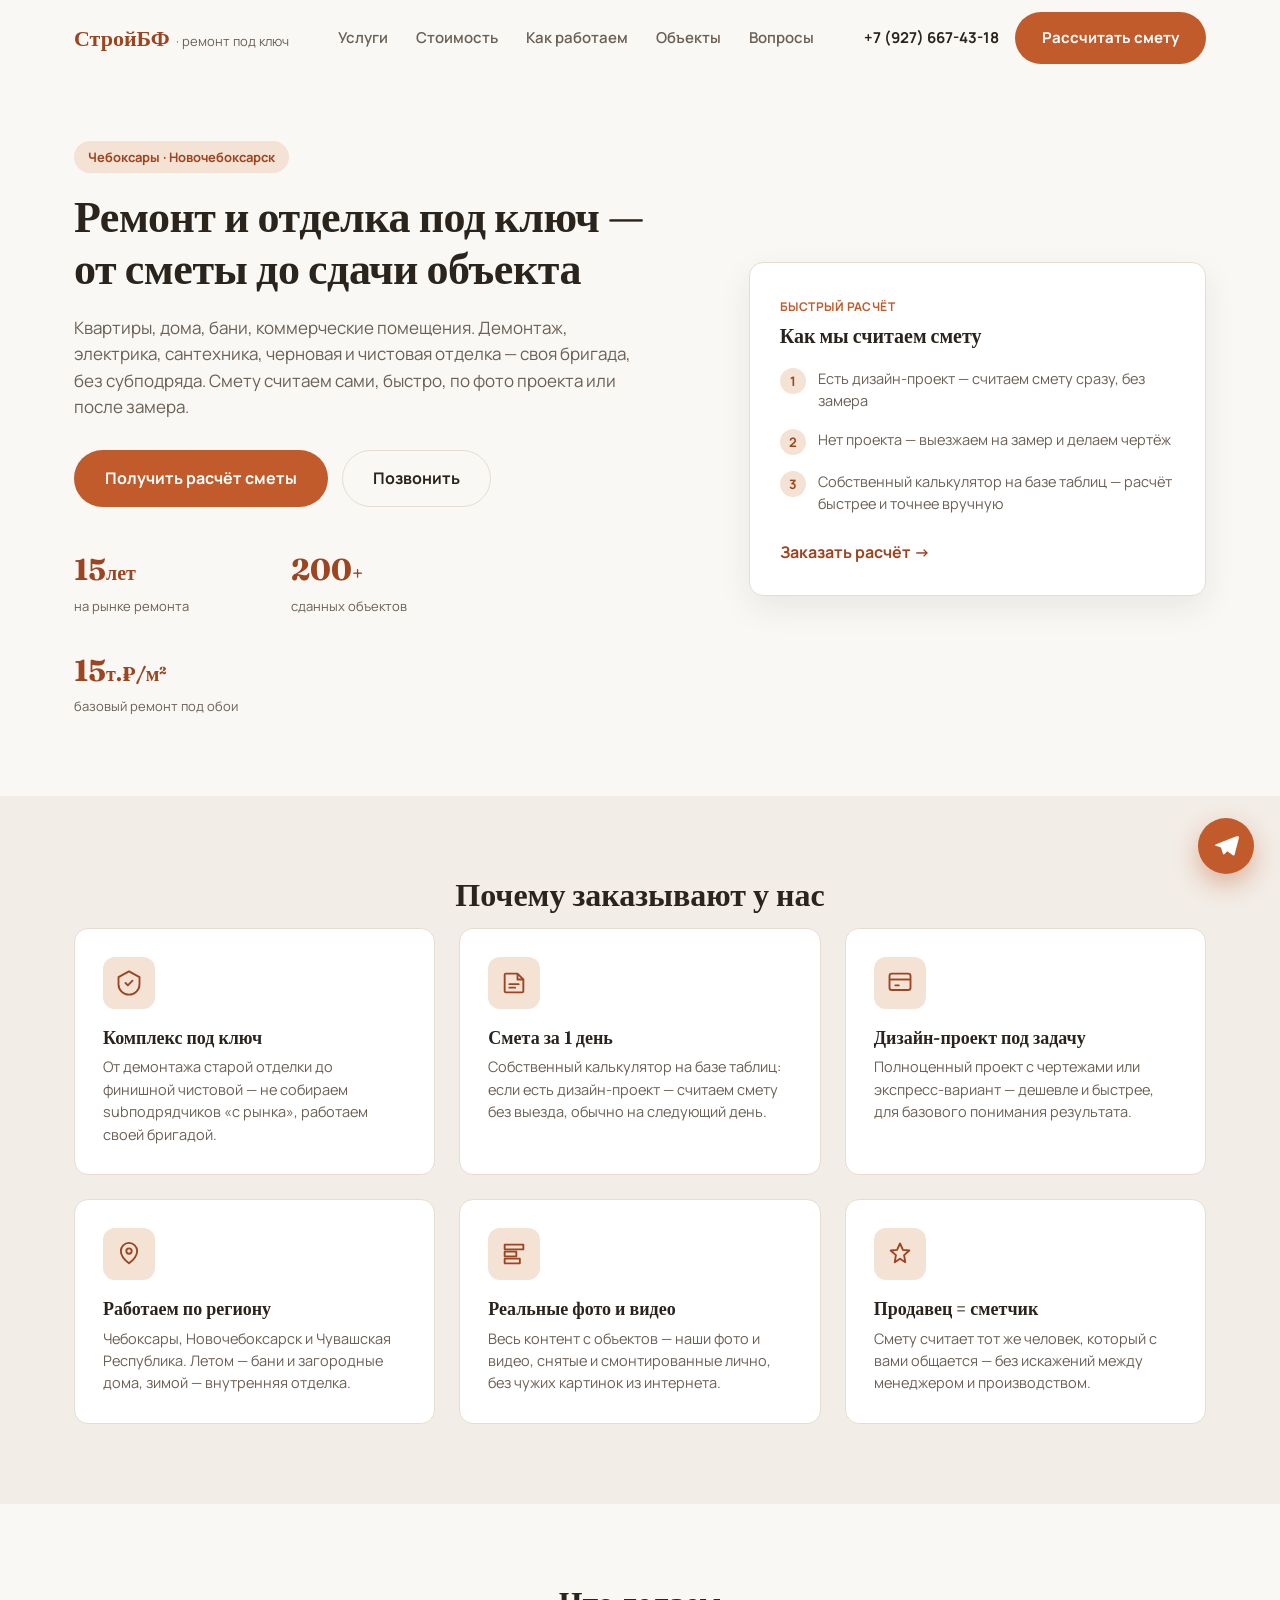
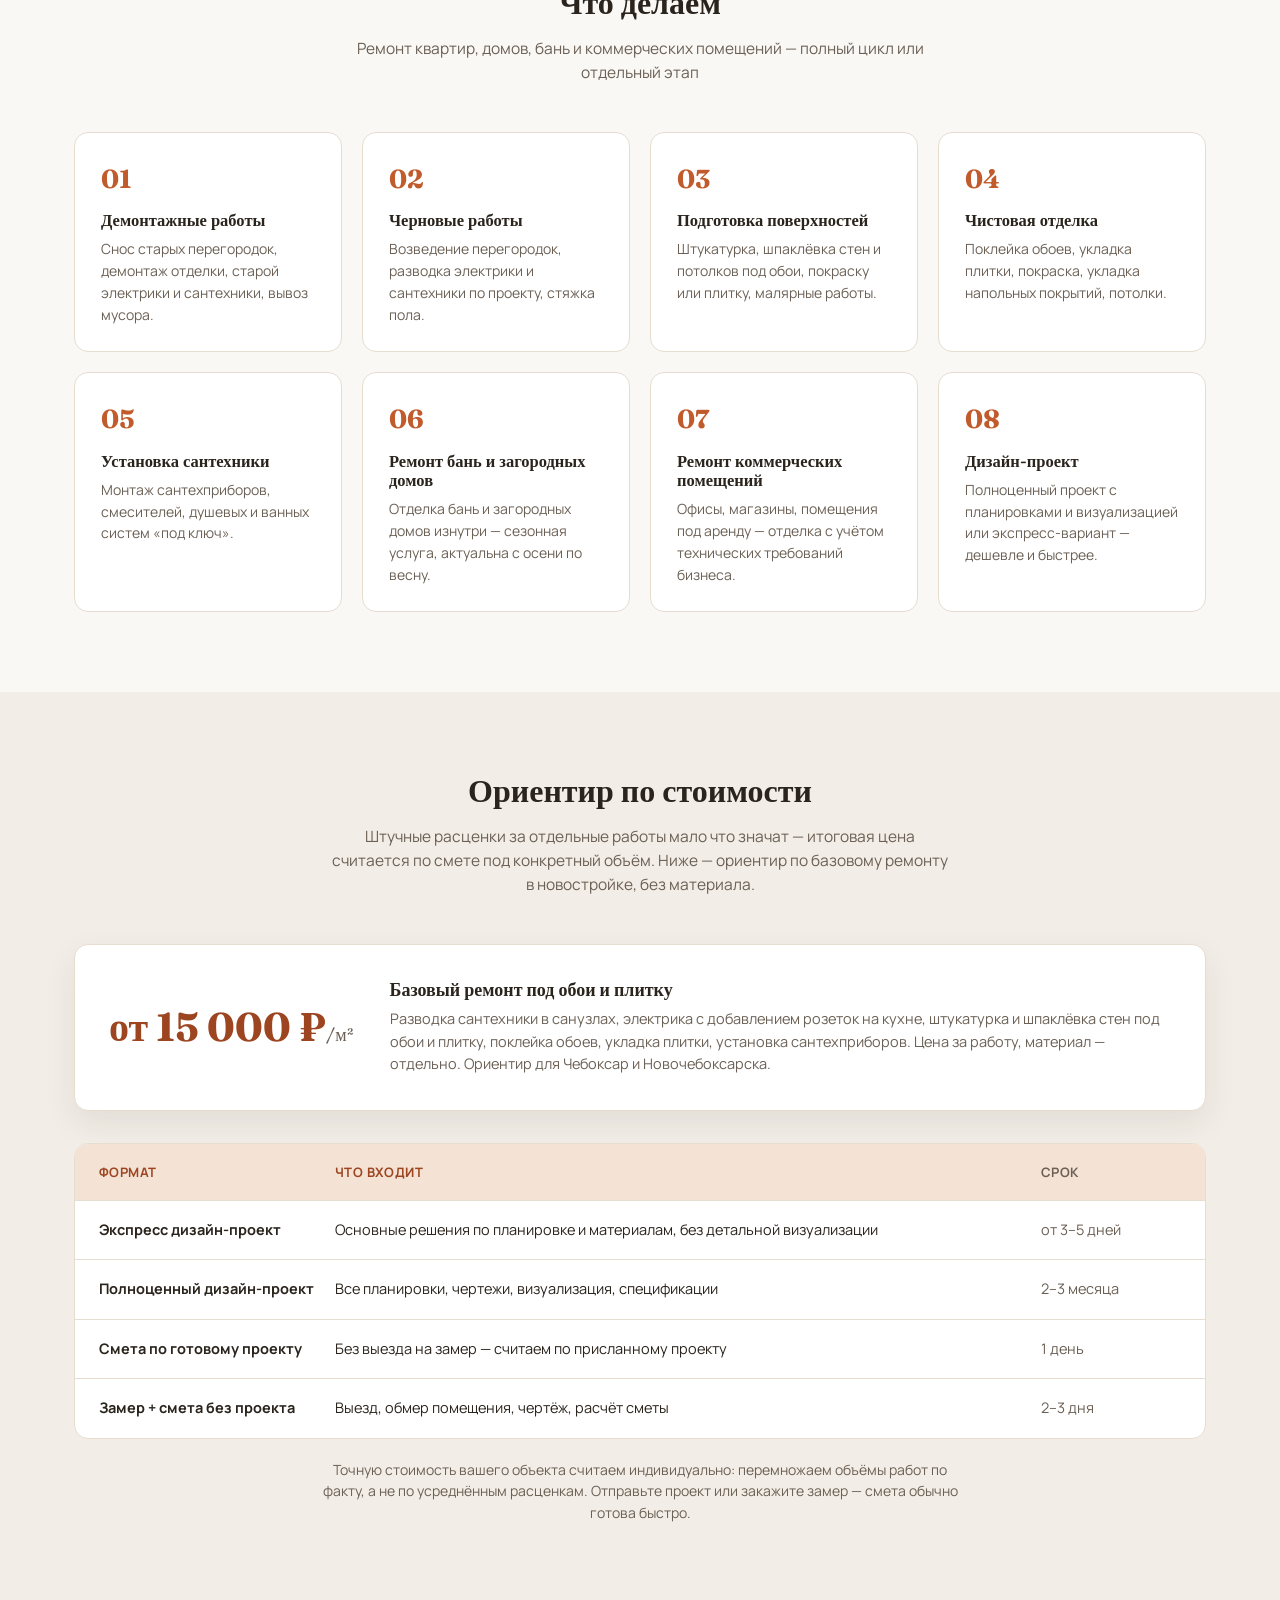
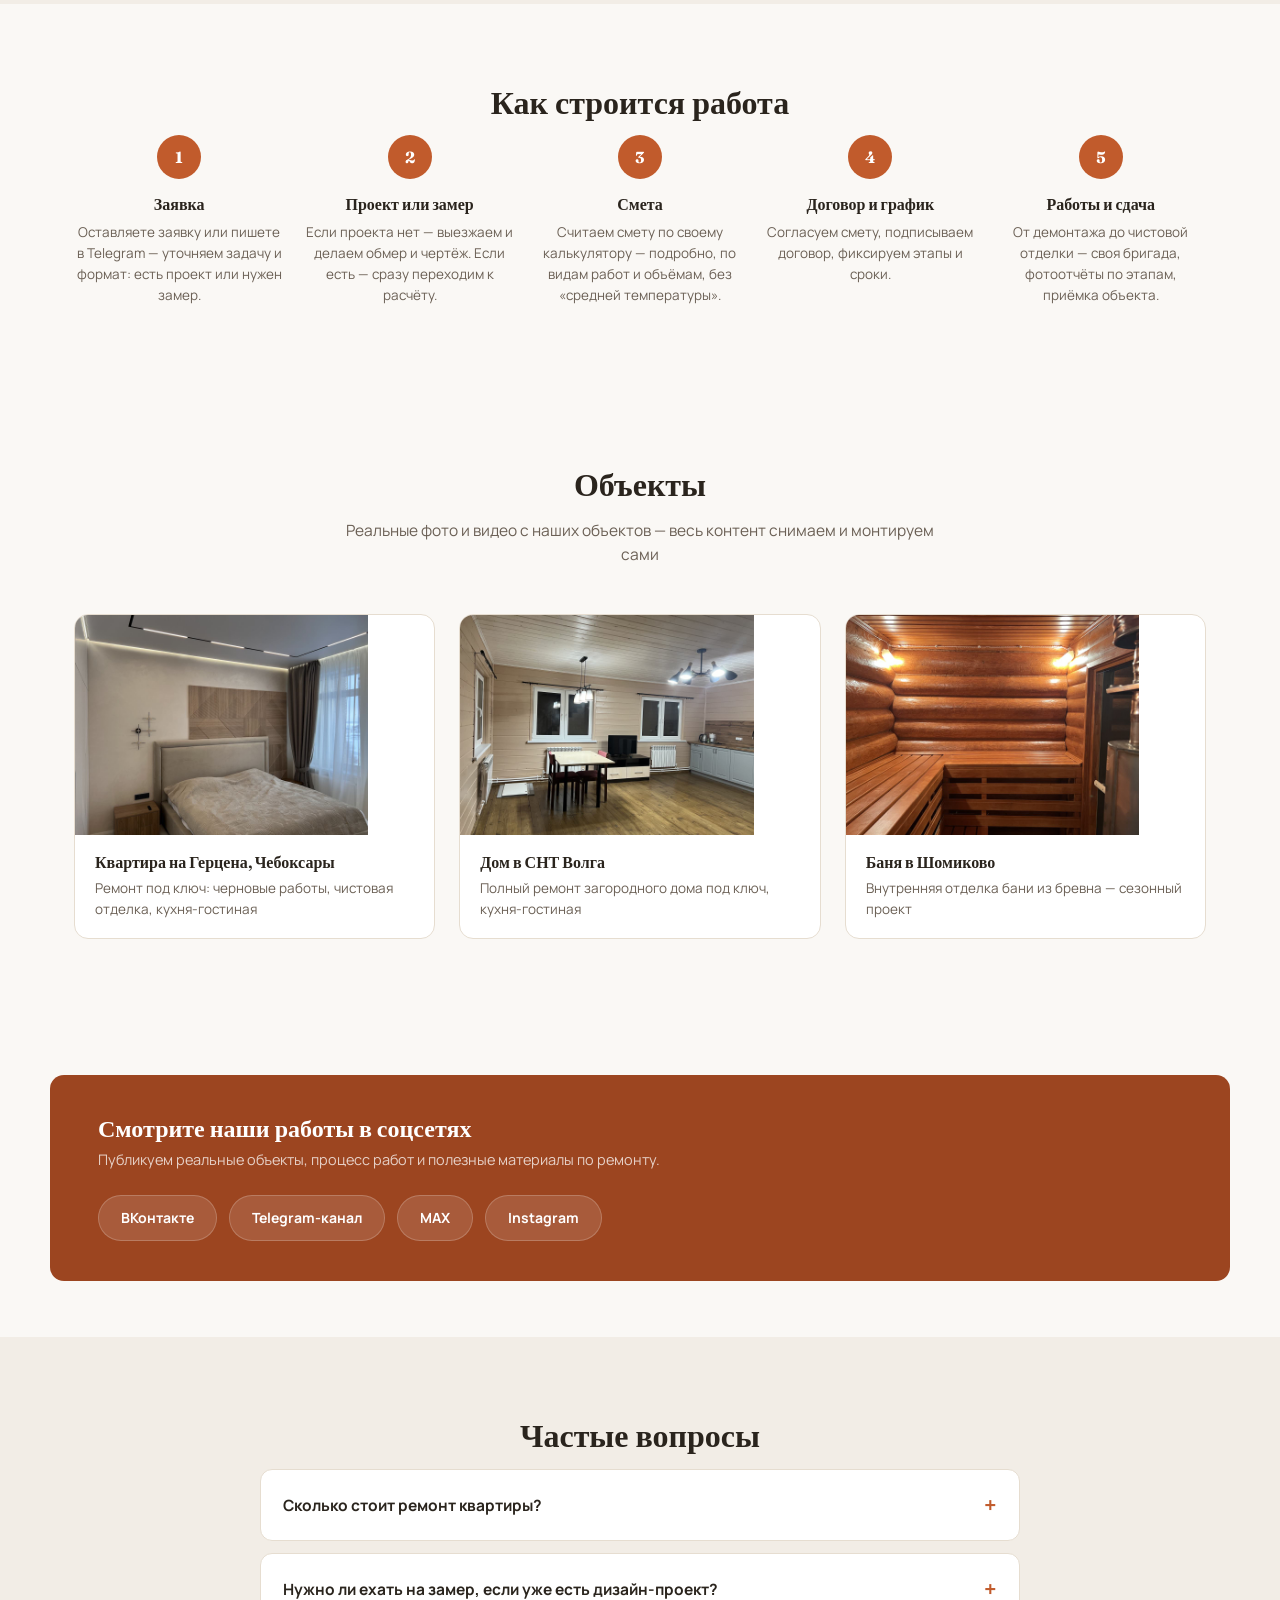
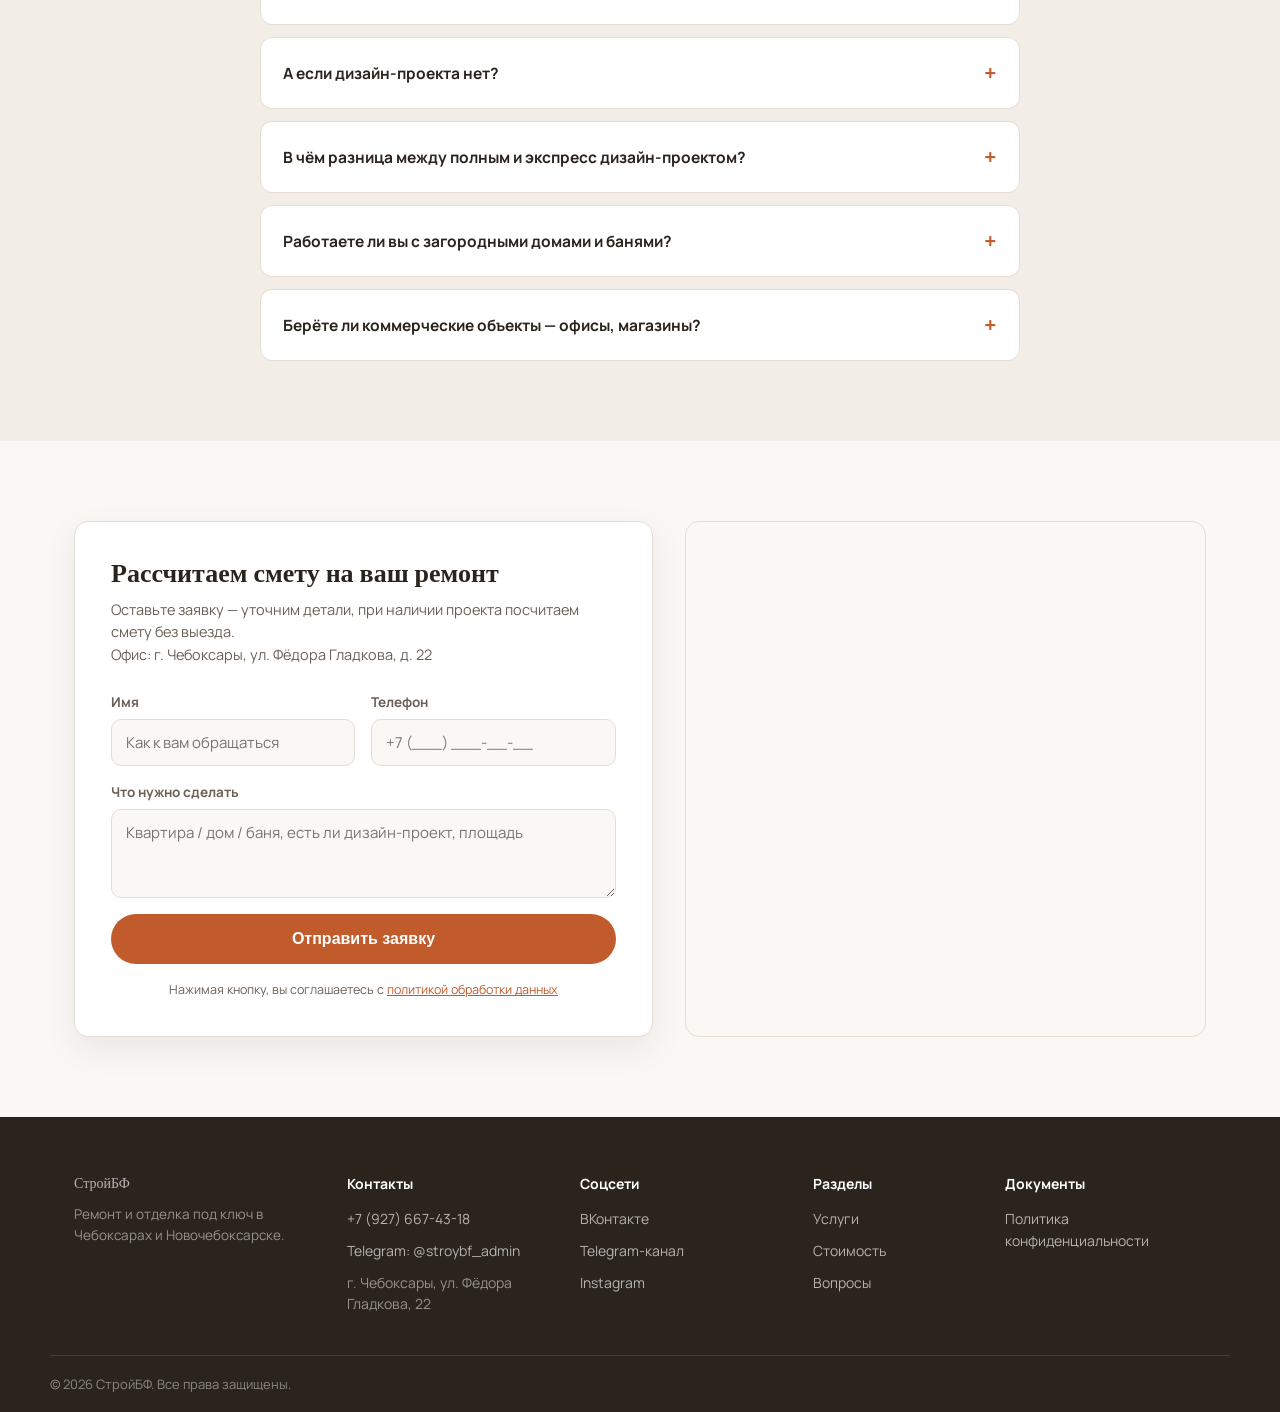
==== commit 8f0b8909: "update: real contacts, socials, address, real photos" ====
--- a/index.html
+++ b/index.html
@@ -23,7 +23,7 @@
       <a href="#faq">Вопросы</a>
     </nav>
     <div class="header__actions">
-      <a href="tel:+79510000000" class="header__phone">+7 (951) 000-00-00</a>
+      <a href="tel:+79276674318" class="header__phone">+7 (927) 667-43-18</a>
       <a href="#form" class="btn btn--primary header__cta">Рассчитать смету</a>
       <button class="burger" id="burger" aria-label="Меню"><span></span><span></span><span></span></button>
     </div>
@@ -41,7 +41,7 @@
         <p class="hero__lead">Квартиры, дома, бани, коммерческие помещения. Демонтаж, электрика, сантехника, черновая и чистовая отделка — своя бригада, без субподряда. Смету считаем сами, быстро, по фото проекта или после замера.</p>
         <div class="hero__cta">
           <a href="#form" class="btn btn--primary btn--lg">Получить расчёт сметы</a>
-          <a href="tel:+79510000000" class="btn btn--ghost btn--lg">Позвонить</a>
+          <a href="tel:+79276674318" class="btn btn--ghost btn--lg">Позвонить</a>
         </div>
         <div class="hero__stats">
           <div class="stat"><span class="stat__num" data-target="15">0</span><span class="stat__suffix">лет</span><span class="stat__label">на рынке ремонта</span></div>
@@ -207,16 +207,16 @@
       <p class="section__sub">Реальные фото и видео с наших объектов — весь контент снимаем и монтируем сами</p>
       <div class="cases-grid">
         <div class="case reveal">
-          <img src="https://loremflickr.com/640/480/apartment,renovation/all?lock=201" alt="Ремонт квартиры под ключ" loading="lazy">
-          <div class="case__body"><h3>Ремонт квартиры, Чебоксары</h3><p>Демонтаж, черновые работы, чистовая отделка под обои и плитку</p></div>
+          <img src="img/apt-living.jpg" alt="Ремонт квартиры, Герцена" loading="lazy">
+          <div class="case__body"><h3>Квартира на Герцена, Чебоксары</h3><p>Ремонт под ключ: черновые работы, чистовая отделка, кухня-гостиная</p></div>
         </div>
         <div class="case reveal">
-          <img src="https://loremflickr.com/640/480/interior,bathroom/all?lock=202" alt="Отделка санузла" loading="lazy">
-          <div class="case__body"><h3>Санузел под ключ</h3><p>Сантехника, плитка, установка приборов, чистовая отделка</p></div>
+          <img src="img/house-kitchen.jpg" alt="Ремонт дома, СНТ Волга" loading="lazy">
+          <div class="case__body"><h3>Дом в СНТ Волга</h3><p>Полный ремонт загородного дома под ключ, кухня-гостиная</p></div>
         </div>
         <div class="case reveal">
-          <img src="https://loremflickr.com/640/480/sauna,wood/all?lock=203" alt="Отделка бани" loading="lazy">
-          <div class="case__body"><h3>Отделка бани</h3><p>Внутренняя отделка загородной бани — сезонный проект</p></div>
+          <img src="img/banya-interior.jpg" alt="Отделка бани, Шомиково" loading="lazy">
+          <div class="case__body"><h3>Баня в Шомиково</h3><p>Внутренняя отделка бани из бревна — сезонный проект</p></div>
         </div>
       </div>
     </div>
@@ -230,9 +230,10 @@
         <p>Публикуем реальные объекты, процесс работ и полезные материалы по ремонту.</p>
       </div>
       <div class="channels__links">
-        <a href="#" class="channel-link">ВКонтакте</a>
-        <a href="#" class="channel-link">Telegram-канал</a>
-        <a href="#" class="channel-link">MAX</a>
+        <a href="https://vk.ru/remont_kvartir_cheboksary" class="channel-link" target="_blank" rel="noopener">ВКонтакте</a>
+        <a href="https://t.me/stroybf" class="channel-link" target="_blank" rel="noopener">Telegram-канал</a>
+        <a href="https://max.ru/join/gFTGsGvpMNhGtbCafYtz6wlXA4KxgcYbRA9e-tOboVM" class="channel-link" target="_blank" rel="noopener">MAX</a>
+        <a href="https://www.instagram.com/stroybf21/" class="channel-link" target="_blank" rel="noopener">Instagram</a>
       </div>
     </div>
   </section>
@@ -275,7 +276,7 @@
     <div class="container form-section__inner">
       <div class="form-card reveal">
         <h2>Рассчитаем смету на ваш ремонт</h2>
-        <p>Оставьте заявку — уточним детали, при наличии проекта посчитаем смету без выезда.</p>
+        <p>Оставьте заявку — уточним детали, при наличии проекта посчитаем смету без выезда.<br>Офис: г. Чебоксары, ул. Фёдора Гладкова, д. 22</p>
         <form id="leadForm" class="form" novalidate>
           <input type="text" name="_gotcha" style="display:none" tabindex="-1" autocomplete="off">
           <div class="form__row">
@@ -288,7 +289,7 @@
         </form>
       </div>
       <div class="map-card reveal">
-        <iframe src="https://yandex.ru/map-widget/v1/?ll=47.251183%2C56.143996&z=12" width="100%" height="100%" frameborder="0" loading="lazy" title="Карта Чебоксары"></iframe>
+        <iframe src="https://yandex.ru/map-widget/v1/?ll=47.243047%2C56.111655&z=16&pt=47.243047,56.111655,pm2rdm" width="100%" height="100%" frameborder="0" loading="lazy" title="Карта: ул. Фёдора Гладкова, 22, Чебоксары"></iframe>
       </div>
     </div>
   </section>
@@ -303,8 +304,15 @@
     </div>
     <div class="footer__col">
       <h4>Контакты</h4>
-      <a href="tel:+79510000000">+7 (951) 000-00-00</a>
+      <a href="tel:+79276674318">+7 (927) 667-43-18</a>
       <a href="https://t.me/stroybf_admin" target="_blank" rel="noopener">Telegram: @stroybf_admin</a>
+      <span style="font-size:14px;color:rgba(255,255,255,0.5);">г. Чебоксары, ул. Фёдора Гладкова, 22</span>
+    </div>
+    <div class="footer__col">
+      <h4>Соцсети</h4>
+      <a href="https://vk.ru/remont_kvartir_cheboksary" target="_blank" rel="noopener">ВКонтакте</a>
+      <a href="https://t.me/stroybf" target="_blank" rel="noopener">Telegram-канал</a>
+      <a href="https://www.instagram.com/stroybf21/" target="_blank" rel="noopener">Instagram</a>
     </div>
     <div class="footer__col">
       <h4>Разделы</h4>
--- a/styles.css
+++ b/styles.css
@@ -170,7 +170,9 @@
 
 /* FOOTER */
 .footer { background: var(--ink); color: rgba(255,255,255,0.7); padding: 56px 0 0; }
-.footer__inner { display: grid; grid-template-columns: 1.4fr 1fr 1fr 1fr; gap: 32px; padding-bottom: 40px; }
+.footer__inner { display: grid; grid-template-columns: 1.2fr 1fr 1fr 0.8fr 1fr; gap: 32px; padding-bottom: 40px; }
+@media (max-width: 900px) { .footer__inner { grid-template-columns: 1fr 1fr; } }
+@media (max-width: 560px) { .footer__inner { grid-template-columns: 1fr; } }
 .footer__col { display: flex; flex-direction: column; gap: 10px; }
 .footer__col h4 { color: #fff; font-size: 14px; margin-bottom: 4px; }
 .footer__col a { font-size: 14px; color: rgba(255,255,255,0.65); }
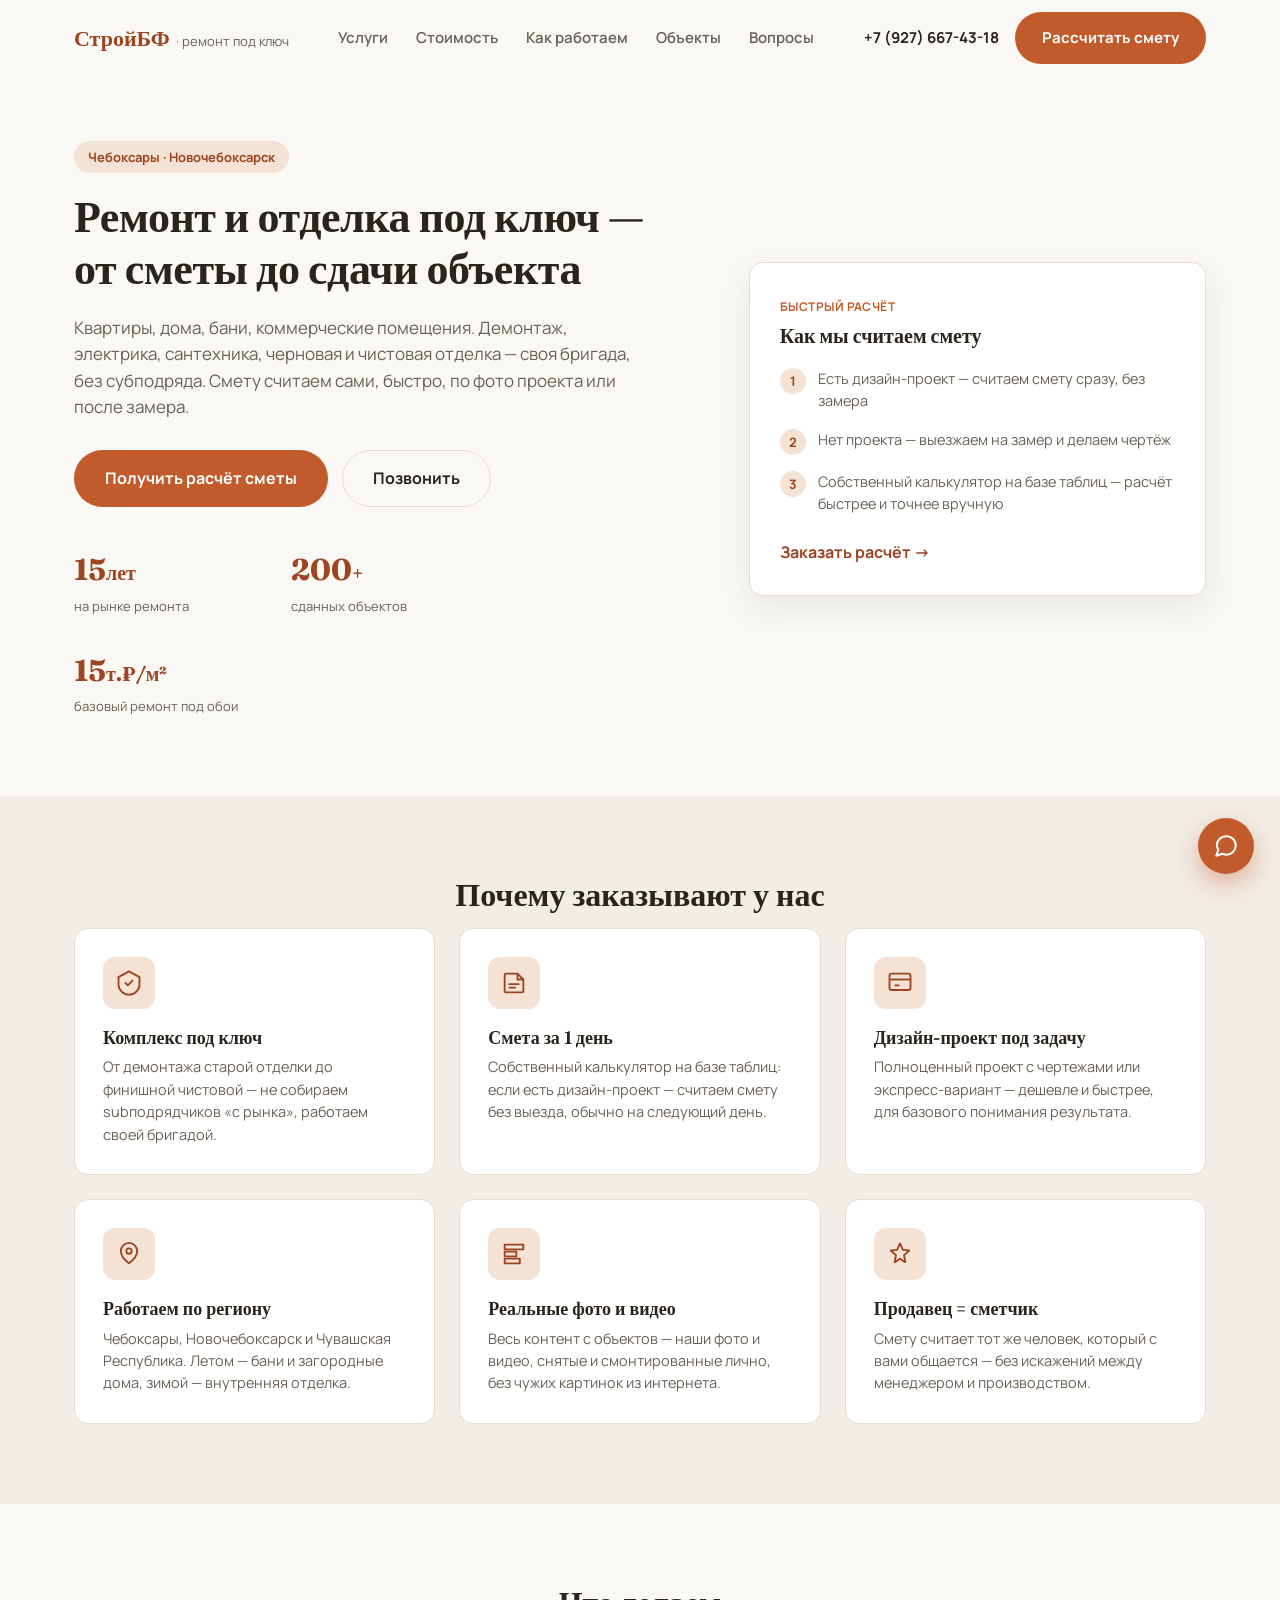
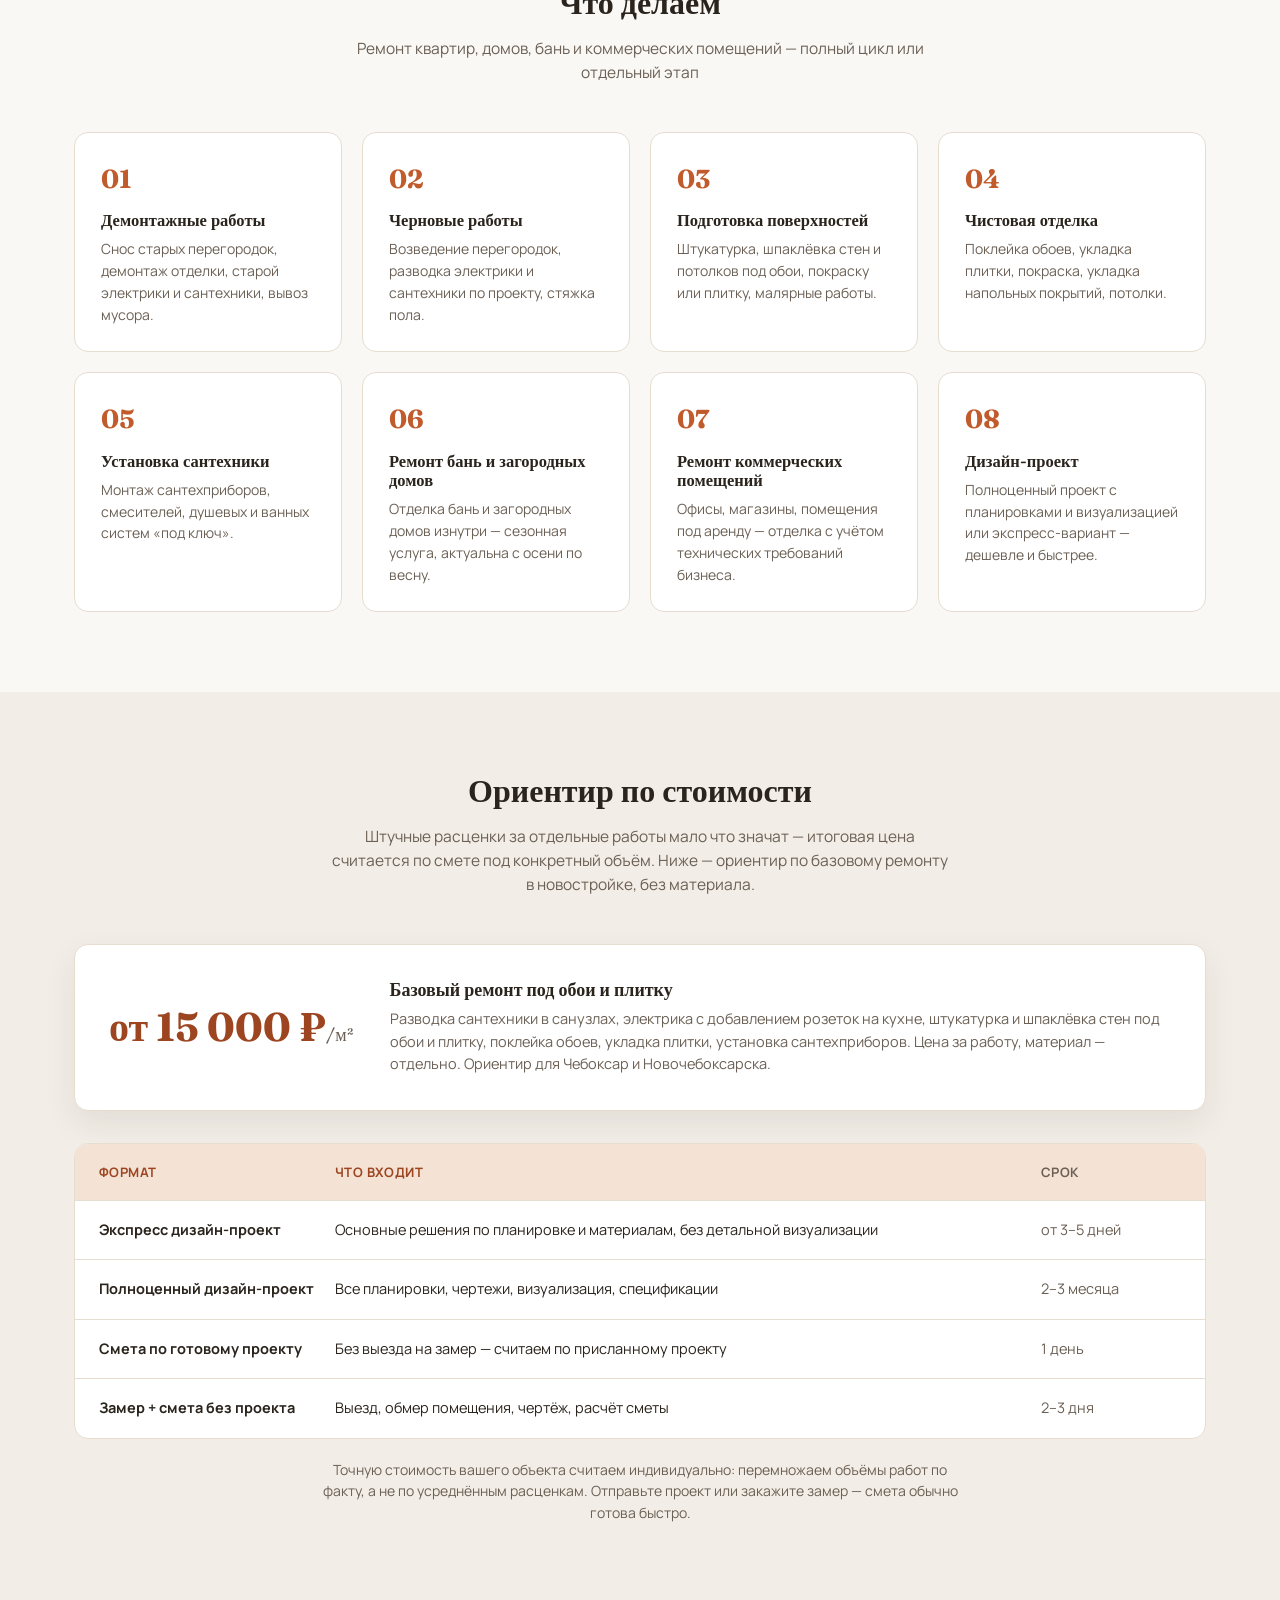
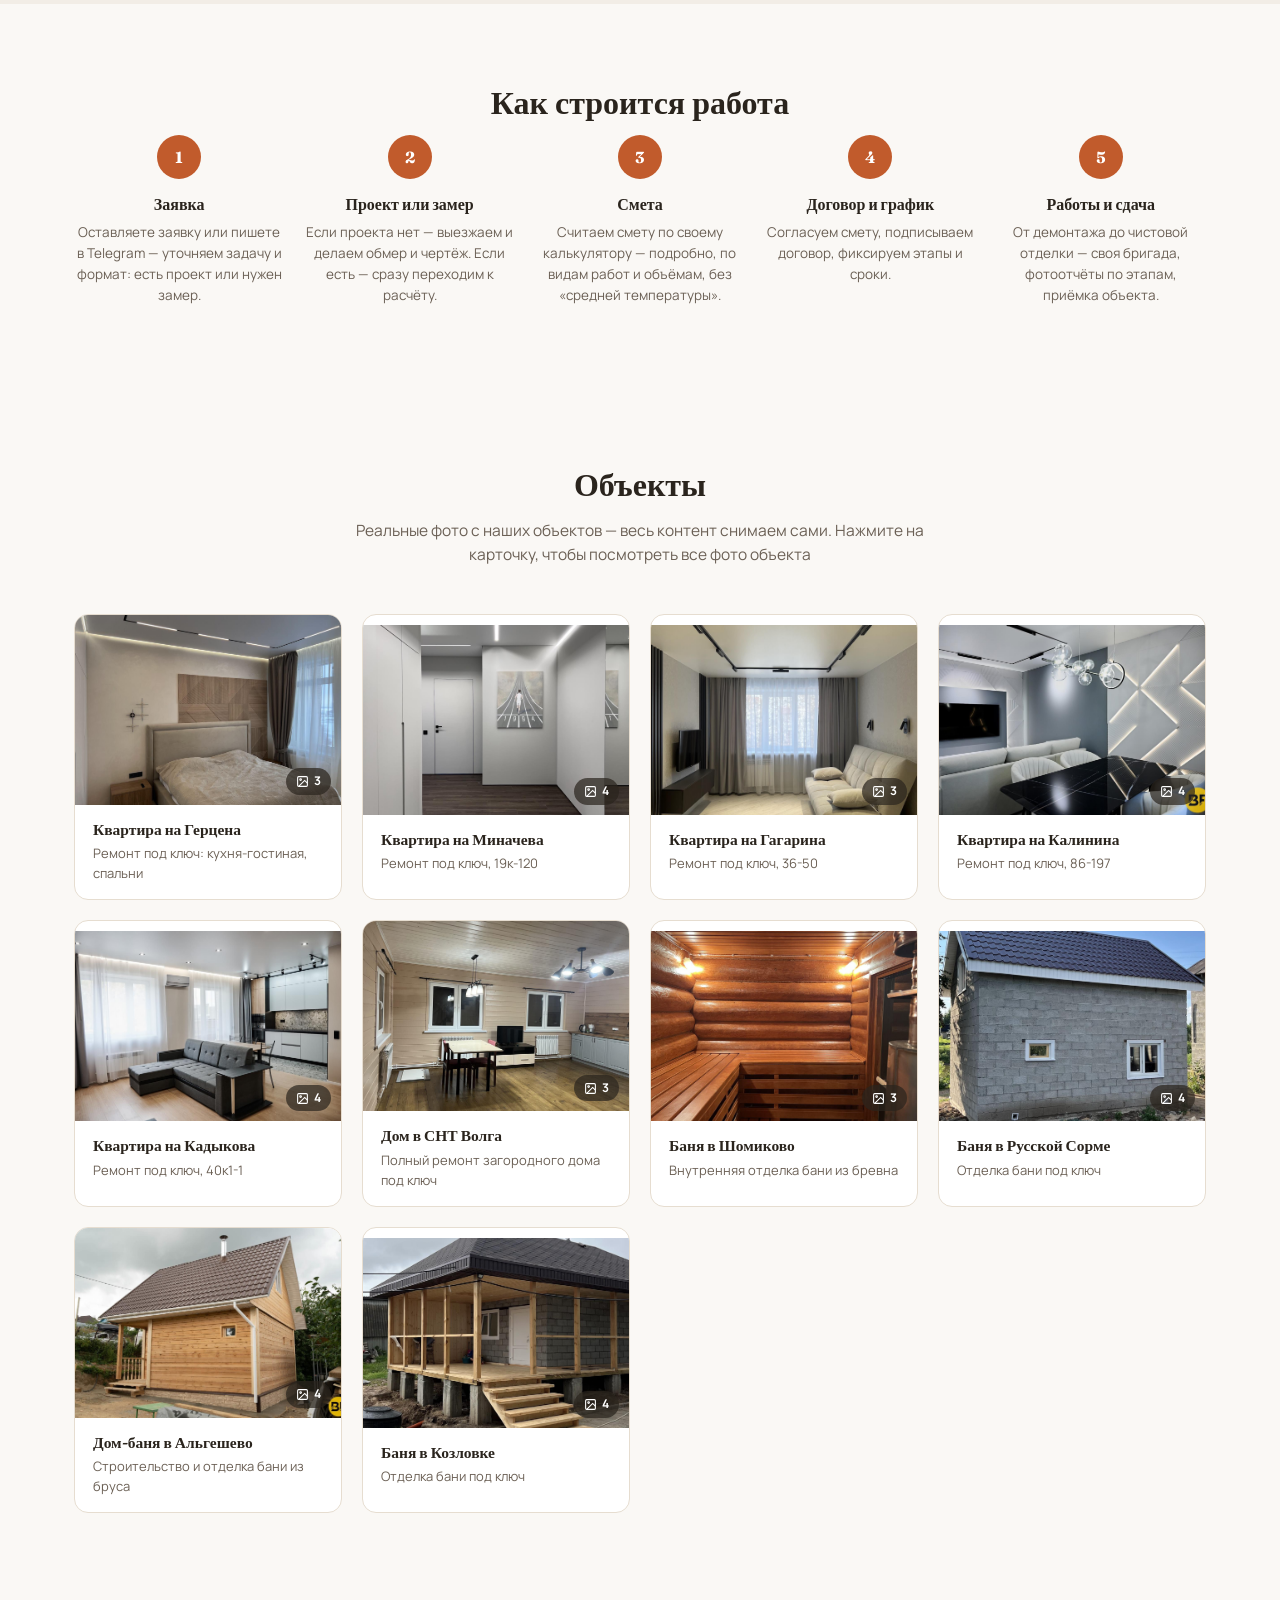
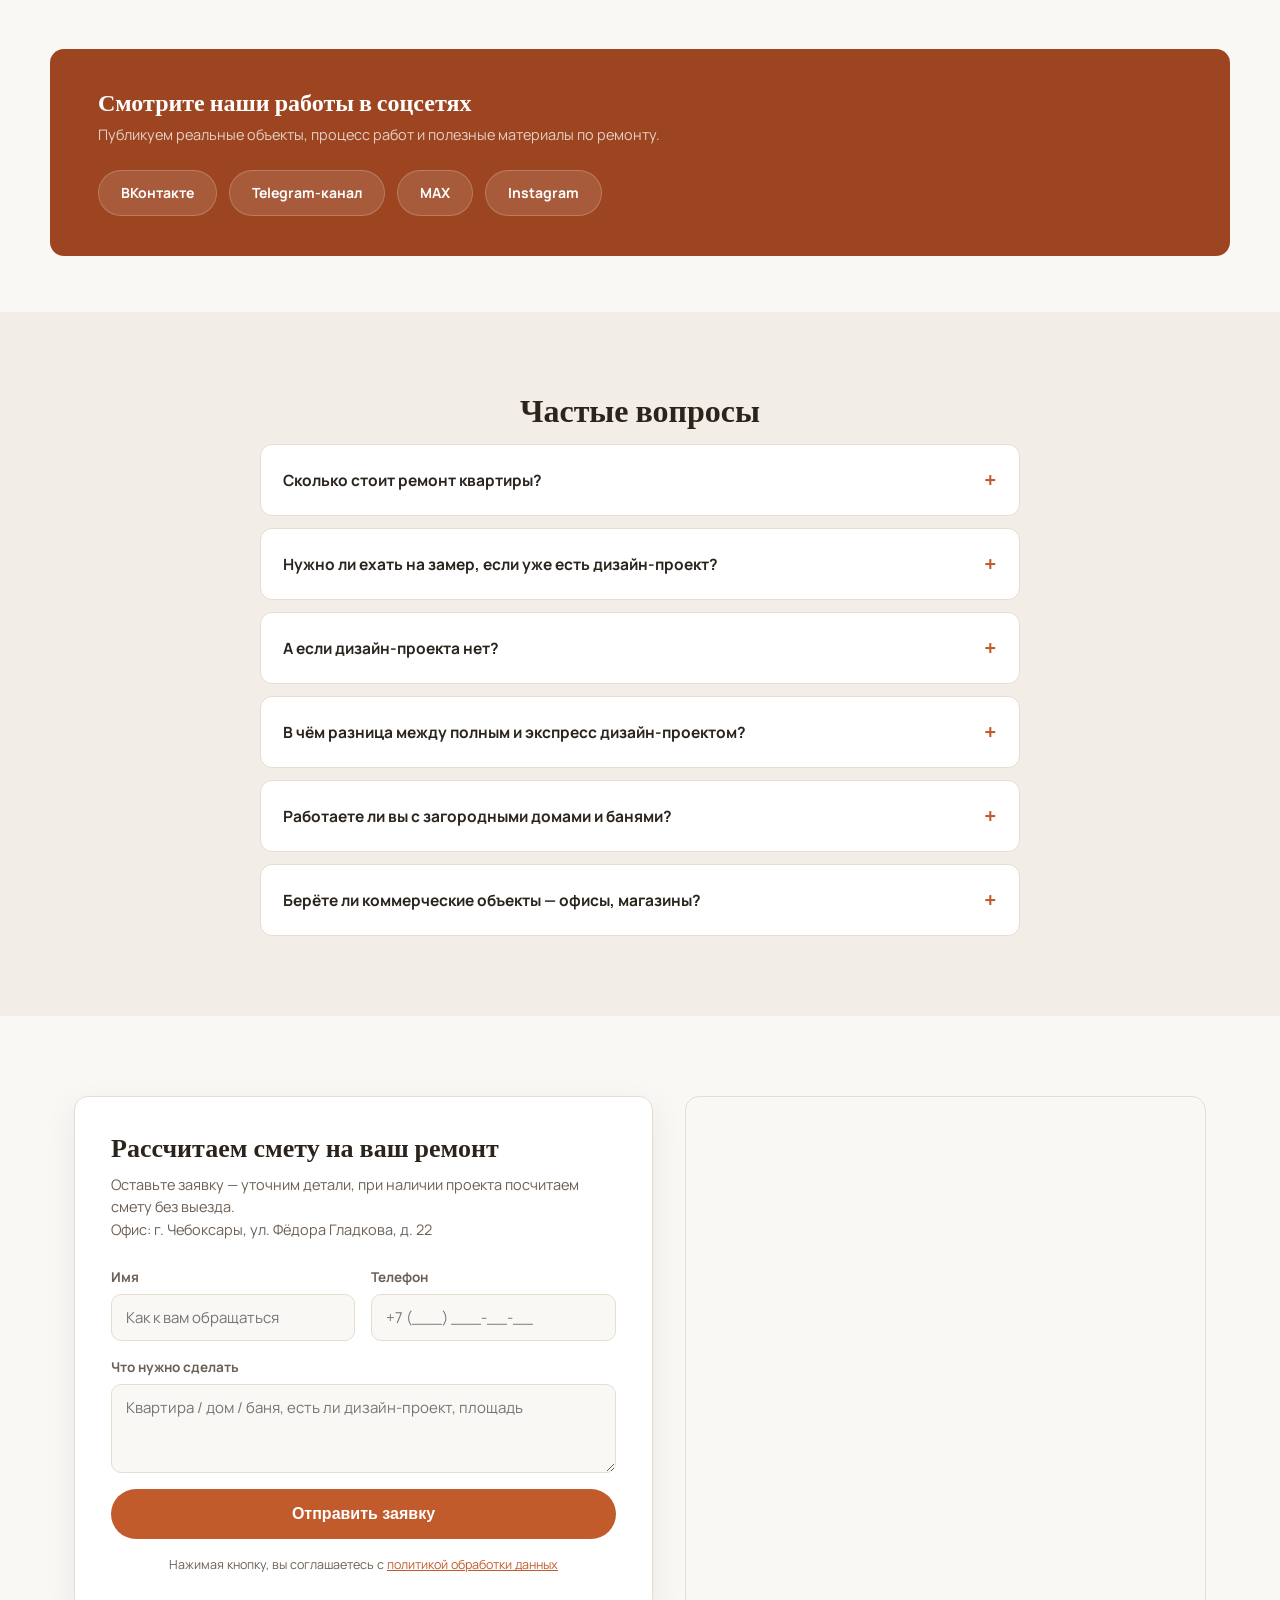
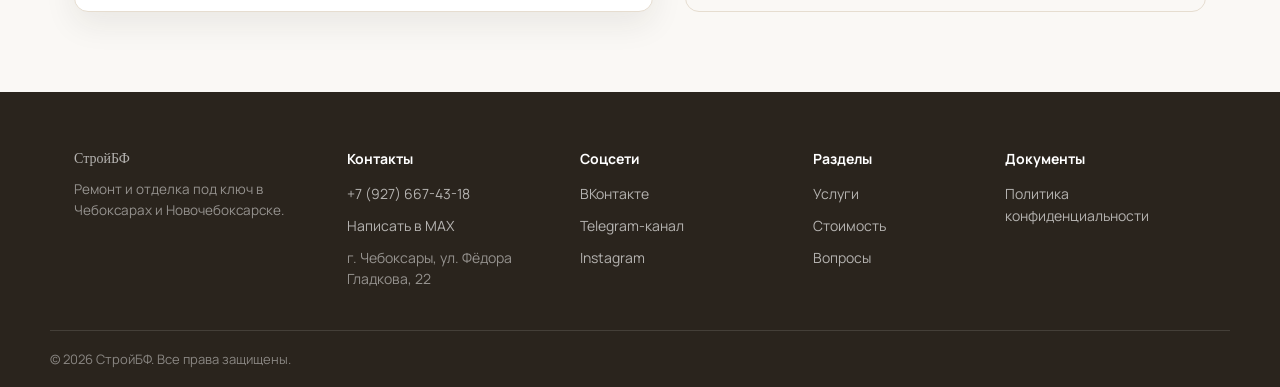
==== commit 22f9dd13: "update: full portfolio gallery with lightbox, MAX contact for FAB" ====
--- a/index.html
+++ b/index.html
@@ -204,23 +204,24 @@
   <section class="section cases-section" id="cases">
     <div class="container">
       <h2 class="section__title">Объекты</h2>
-      <p class="section__sub">Реальные фото и видео с наших объектов — весь контент снимаем и монтируем сами</p>
-      <div class="cases-grid">
-        <div class="case reveal">
-          <img src="img/apt-living.jpg" alt="Ремонт квартиры, Герцена" loading="lazy">
-          <div class="case__body"><h3>Квартира на Герцена, Чебоксары</h3><p>Ремонт под ключ: черновые работы, чистовая отделка, кухня-гостиная</p></div>
-        </div>
-        <div class="case reveal">
-          <img src="img/house-kitchen.jpg" alt="Ремонт дома, СНТ Волга" loading="lazy">
-          <div class="case__body"><h3>Дом в СНТ Волга</h3><p>Полный ремонт загородного дома под ключ, кухня-гостиная</p></div>
-        </div>
-        <div class="case reveal">
-          <img src="img/banya-interior.jpg" alt="Отделка бани, Шомиково" loading="lazy">
-          <div class="case__body"><h3>Баня в Шомиково</h3><p>Внутренняя отделка бани из бревна — сезонный проект</p></div>
-        </div>
-      </div>
-    </div>
-  </section>
+      <p class="section__sub">Реальные фото с наших объектов — весь контент снимаем сами. Нажмите на карточку, чтобы посмотреть все фото объекта</p>
+      <div class="cases-grid" id="casesGrid"></div>
+    </div>
+  </section>
+
+  <!-- LIGHTBOX -->
+  <div class="lightbox" id="lightbox">
+    <button class="lightbox__close" id="lightboxClose" aria-label="Закрыть">&times;</button>
+    <button class="lightbox__nav lightbox__nav--prev" id="lightboxPrev" aria-label="Предыдущее фото">&#8249;</button>
+    <div class="lightbox__stage">
+      <img id="lightboxImg" src="" alt="">
+      <div class="lightbox__caption">
+        <span id="lightboxTitle"></span>
+        <span class="lightbox__counter" id="lightboxCounter"></span>
+      </div>
+    </div>
+    <button class="lightbox__nav lightbox__nav--next" id="lightboxNext" aria-label="Следующее фото">&#8250;</button>
+  </div>
 
   <!-- CHANNELS -->
   <section class="section channels-section">
@@ -305,7 +306,7 @@
     <div class="footer__col">
       <h4>Контакты</h4>
       <a href="tel:+79276674318">+7 (927) 667-43-18</a>
-      <a href="https://t.me/stroybf_admin" target="_blank" rel="noopener">Telegram: @stroybf_admin</a>
+      <a href="https://max.ru/join/gFTGsGvpMNhGtbCafYtz6wlXA4KxgcYbRA9e-tOboVM" target="_blank" rel="noopener">Написать в MAX</a>
       <span style="font-size:14px;color:rgba(255,255,255,0.5);">г. Чебоксары, ул. Фёдора Гладкова, 22</span>
     </div>
     <div class="footer__col">
@@ -330,8 +331,8 @@
   </div>
 </footer>
 
-<a href="https://t.me/stroybf_admin" class="fab" target="_blank" rel="noopener" aria-label="Написать в Telegram">
-  <svg width="26" height="26" viewBox="0 0 24 24" fill="currentColor"><path d="M21.05 3.16L2.9 10.36c-1.24.5-1.23 1.19-.23 1.5l4.65 1.45 1.8 5.53c.22.6.11.84.75.84.5 0 .72-.23 1-.5l2.4-2.33 4.98 3.68c.92.5 1.58.24 1.81-.85L23.9 4.7c.32-1.33-.5-1.93-1.85-1.54z"/></svg>
+<a href="https://max.ru/join/gFTGsGvpMNhGtbCafYtz6wlXA4KxgcYbRA9e-tOboVM" class="fab" target="_blank" rel="noopener" aria-label="Написать в MAX">
+  <svg width="26" height="26" viewBox="0 0 24 24" fill="none" stroke="currentColor" stroke-width="1.8" stroke-linecap="round" stroke-linejoin="round"><path d="M21 11.5a8.5 8.5 0 0 1-8.5 8.5c-1.3 0-2.53-.3-3.62-.83L3 21l1.9-5.7A8.46 8.46 0 0 1 3.5 11.5 8.5 8.5 0 0 1 12 3a8.5 8.5 0 0 1 9 8.5z"/></svg>
 </a>
 
 <script src="script.js"></script>
--- a/styles.css
+++ b/styles.css
@@ -127,12 +127,30 @@
 .step p { font-size: 13.5px; color: var(--ink-soft); }
 
 /* CASES */
-.cases-grid { display: grid; grid-template-columns: repeat(3, 1fr); gap: 24px; }
-.case { border-radius: var(--radius); overflow: hidden; border: 1px solid var(--border); background: var(--surface); }
-.case img { height: 220px; object-fit: cover; }
-.case__body { padding: 18px 20px; }
-.case__body h3 { font-size: 16px; margin-bottom: 6px; }
-.case__body p { font-size: 13.5px; color: var(--ink-soft); }
+.cases-grid { display: grid; grid-template-columns: repeat(4, 1fr); gap: 20px; }
+.case { display: block; width: 100%; font: inherit; color: inherit; border-radius: var(--radius); overflow: hidden; border: 1px solid var(--border); background: var(--surface); cursor: pointer; transition: transform .2s, box-shadow .2s; text-align: left; padding: 0; }
+.case:hover { transform: translateY(-3px); box-shadow: var(--shadow); }
+.case__img-wrap { position: relative; display: block; }
+.case img { height: 190px; width: 100%; object-fit: cover; display: block; }
+.case__count { position: absolute; bottom: 10px; right: 10px; background: rgba(42,36,29,0.7); color: #fff; font-size: 12px; font-weight: 700; padding: 4px 10px; border-radius: 999px; display: flex; align-items: center; gap: 5px; }
+.case__count svg { width: 13px; height: 13px; }
+.case__body { display: block; padding: 16px 18px; }
+.case__body h3 { font-size: 15.5px; margin-bottom: 4px; font-family: var(--font-head); font-weight: 600; }
+.case__body p { font-size: 13px; color: var(--ink-soft); margin: 0; }
+
+/* LIGHTBOX */
+.lightbox { position: fixed; inset: 0; background: rgba(20,16,12,0.94); z-index: 1000; display: none; align-items: center; justify-content: center; padding: 30px; }
+.lightbox.is-open { display: flex; }
+.lightbox__stage { max-width: 1100px; width: 100%; max-height: 88vh; display: flex; flex-direction: column; align-items: center; }
+.lightbox__stage img { max-width: 100%; max-height: 76vh; object-fit: contain; border-radius: 10px; background: #000; }
+.lightbox__caption { color: rgba(255,255,255,0.85); margin-top: 16px; font-size: 14.5px; display: flex; align-items: center; gap: 14px; text-align: center; }
+.lightbox__counter { color: rgba(255,255,255,0.5); font-size: 13px; }
+.lightbox__close { position: absolute; top: 20px; right: 24px; background: none; border: none; color: #fff; font-size: 38px; line-height: 1; cursor: pointer; opacity: .8; }
+.lightbox__close:hover { opacity: 1; }
+.lightbox__nav { position: absolute; top: 50%; transform: translateY(-50%); background: rgba(255,255,255,0.1); border: 1px solid rgba(255,255,255,0.2); color: #fff; font-size: 30px; width: 52px; height: 52px; border-radius: 50%; cursor: pointer; display: flex; align-items: center; justify-content: center; transition: background .2s; }
+.lightbox__nav:hover { background: rgba(255,255,255,0.2); }
+.lightbox__nav--prev { left: 20px; }
+.lightbox__nav--next { right: 20px; }
 
 /* CHANNELS */
 .channels-section { padding: 56px 0; }
@@ -208,16 +226,20 @@
   .hero h1 { font-size: 34px; }
   .adv-grid, .services-grid { grid-template-columns: repeat(2, 1fr); }
   .process-grid { grid-template-columns: repeat(2, 1fr); gap: 28px; }
-  .cases-grid { grid-template-columns: 1fr; }
+  .cases-grid { grid-template-columns: repeat(2, 1fr); }
   .form-section__inner { grid-template-columns: 1fr; }
   .price-highlight { flex-direction: column; text-align: center; }
   .price-row { grid-template-columns: 1fr; gap: 4px; }
   .price-row span:first-child { color: var(--accent-dark); }
+  .lightbox__nav { width: 42px; height: 42px; font-size: 24px; }
+  .lightbox__nav--prev { left: 8px; }
+  .lightbox__nav--next { right: 8px; }
 }
 @media (max-width: 560px) {
   .header__cta { display: none; }
   .header__phone { display: none; }
   .adv-grid, .services-grid { grid-template-columns: 1fr; }
+  .cases-grid { grid-template-columns: 1fr; }
   .form__row { grid-template-columns: 1fr; }
   .hero__stats { gap: 20px; }
 }
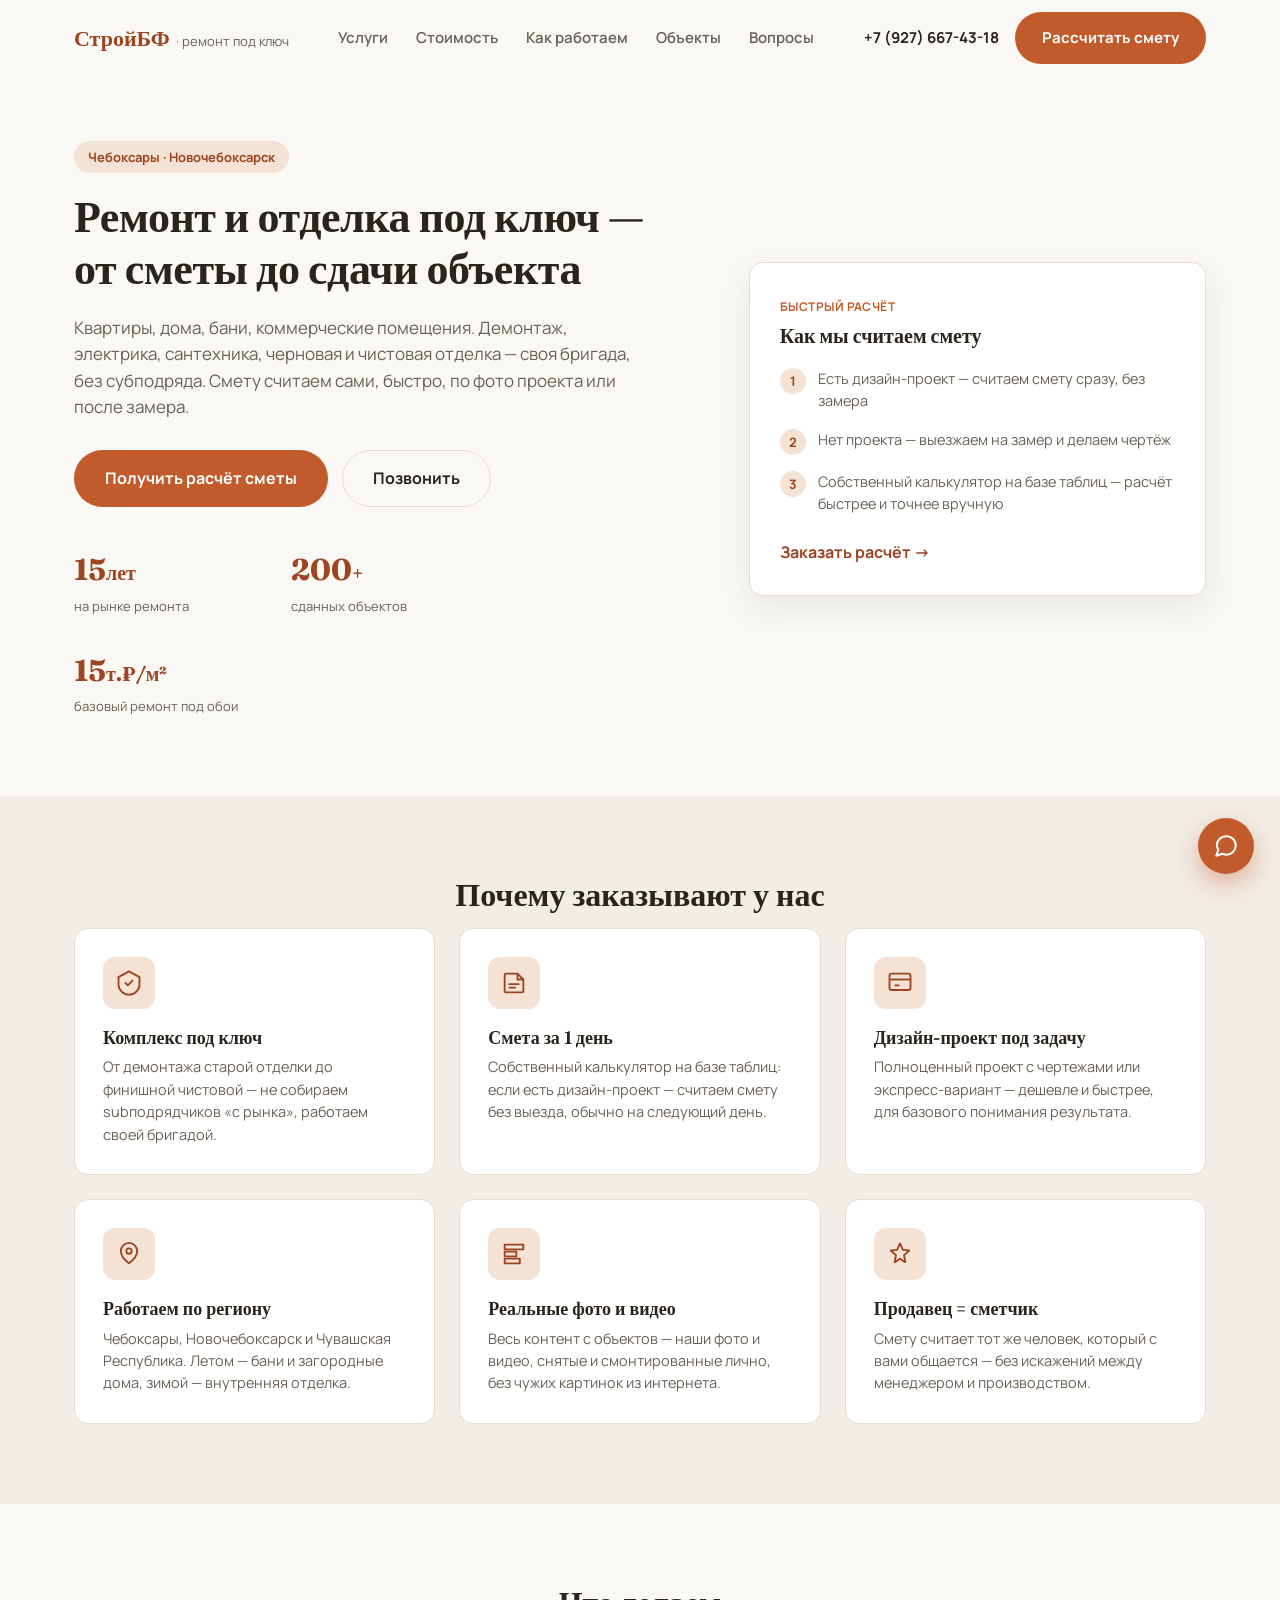
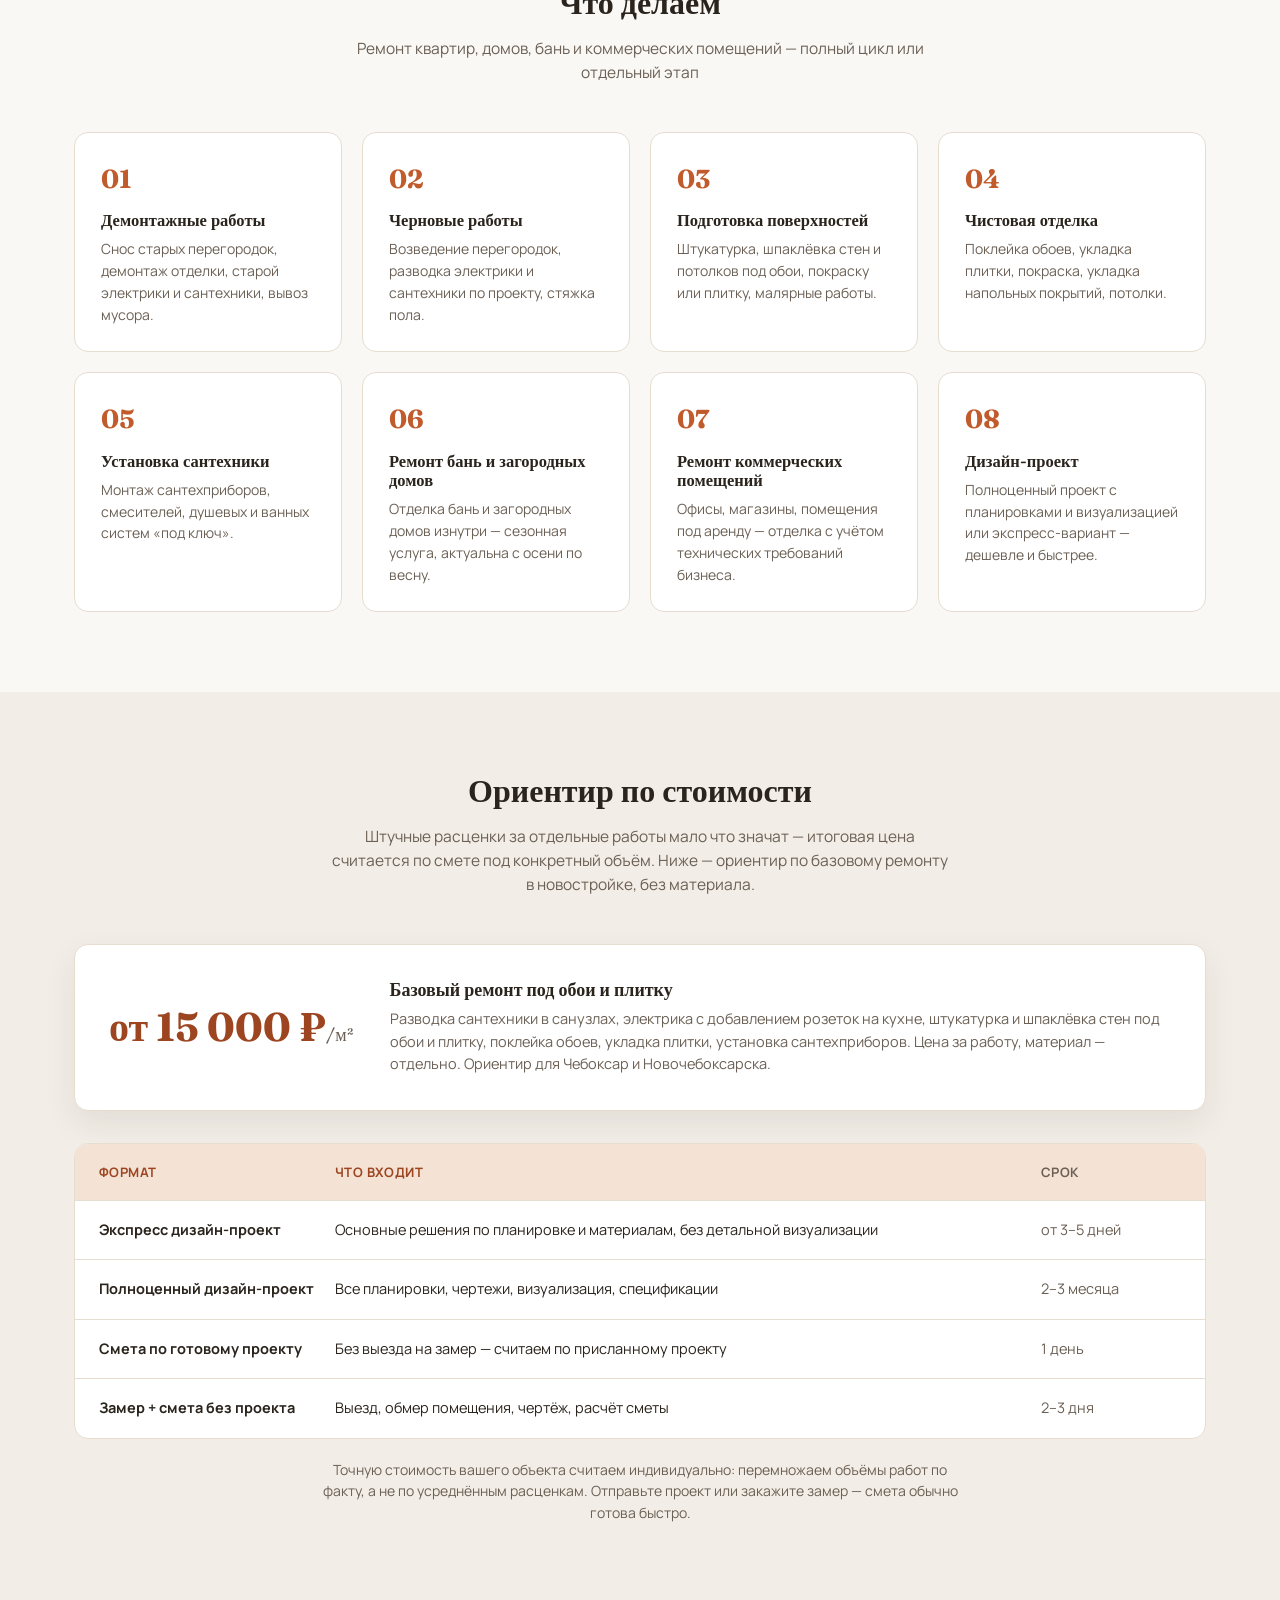
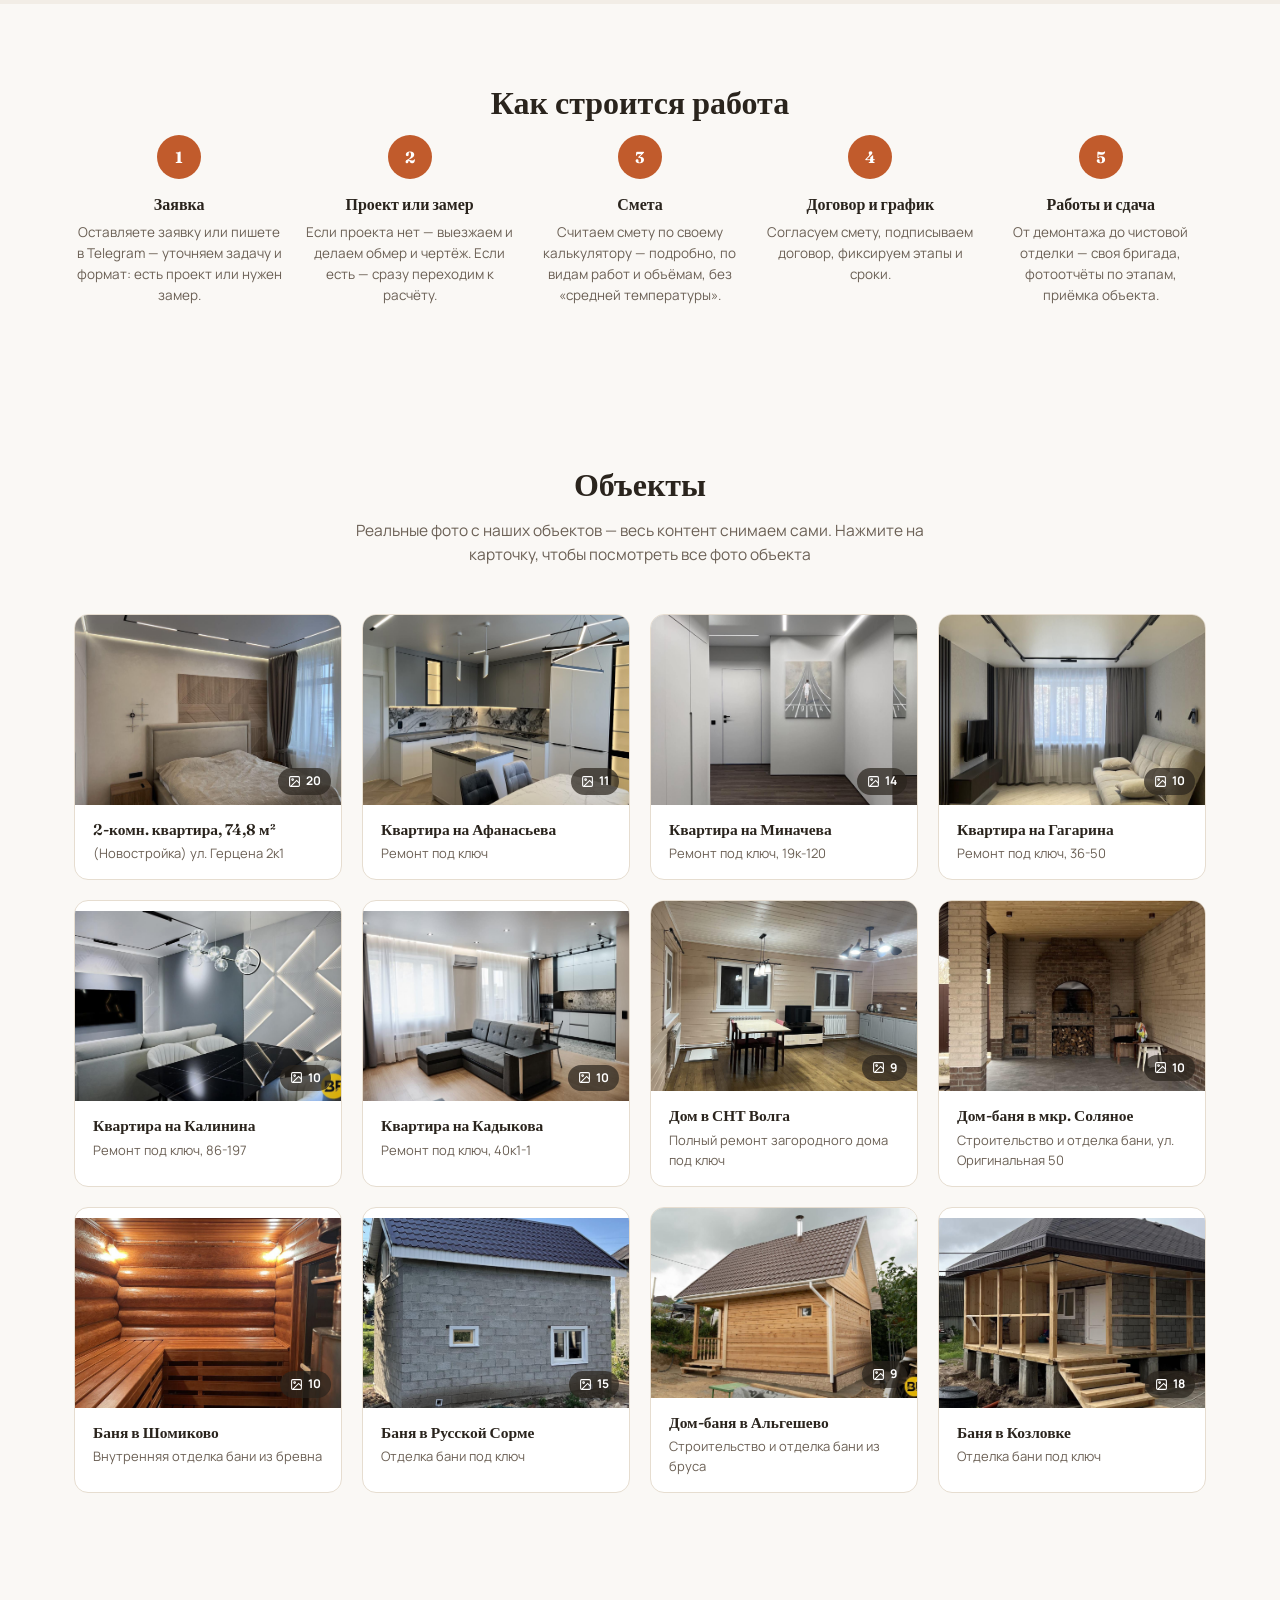
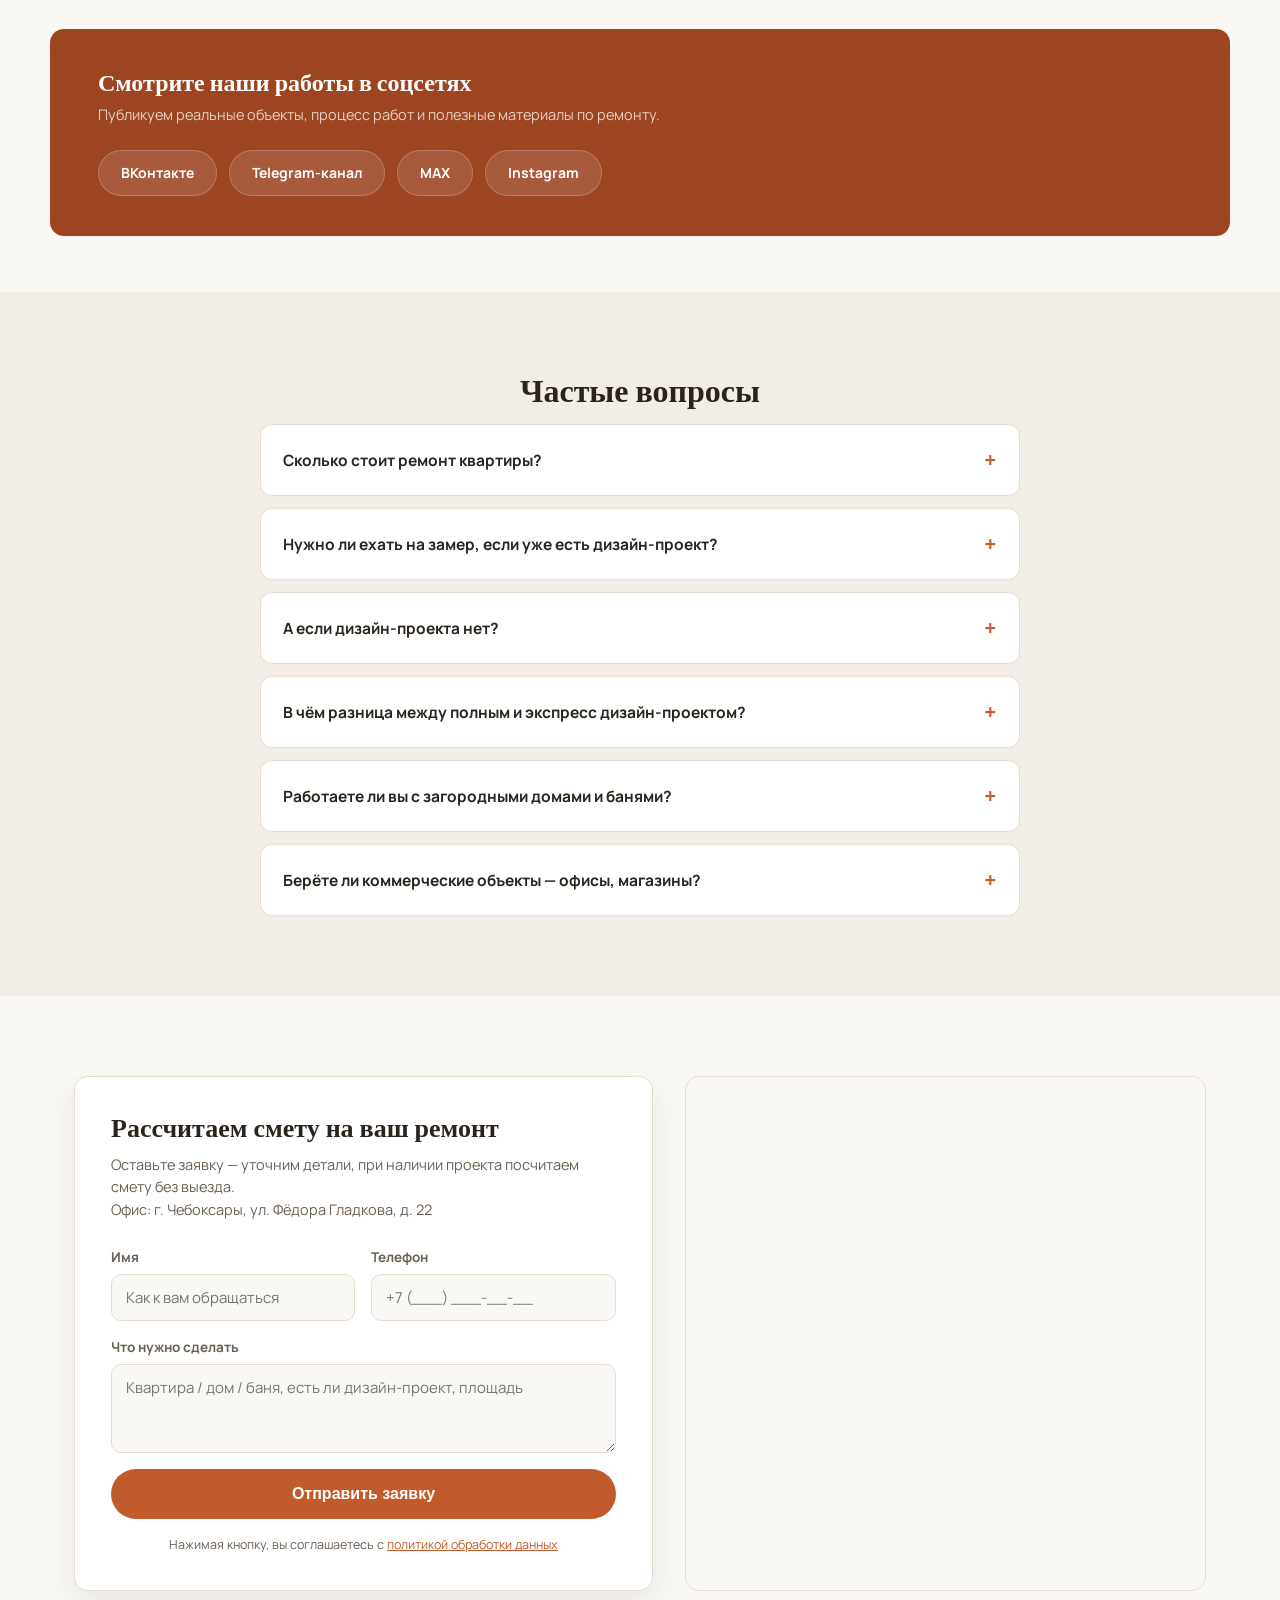
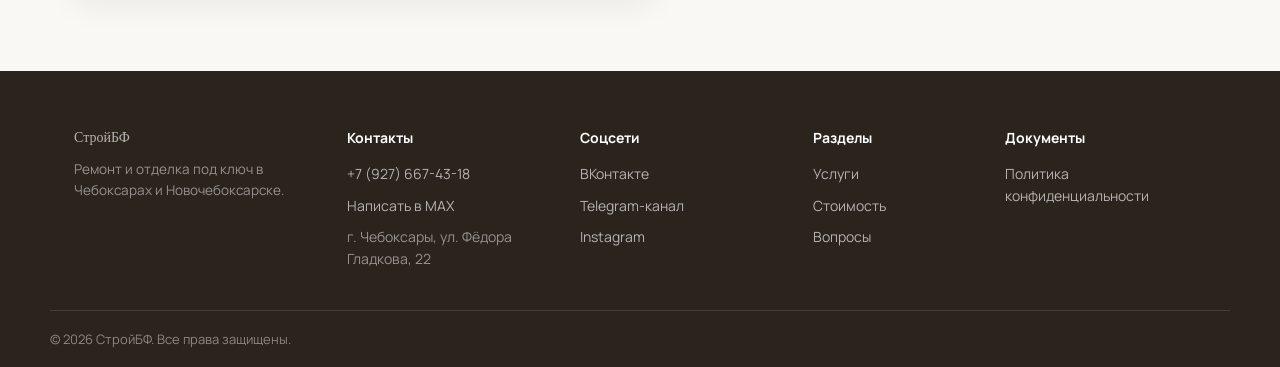
==== commit 13c57161: "update: full photo galleries (all provided photos), 12 cases, video links" ====
--- a/index.html
+++ b/index.html
@@ -218,6 +218,9 @@
       <div class="lightbox__caption">
         <span id="lightboxTitle"></span>
         <span class="lightbox__counter" id="lightboxCounter"></span>
+        <a href="#" id="lightboxVideo" class="lightbox__video" target="_blank" rel="noopener">
+          <svg width="14" height="14" viewBox="0 0 24 24" fill="currentColor"><path d="M8 5v14l11-7z"/></svg>Видеообзор
+        </a>
       </div>
     </div>
     <button class="lightbox__nav lightbox__nav--next" id="lightboxNext" aria-label="Следующее фото">&#8250;</button>
--- a/styles.css
+++ b/styles.css
@@ -145,6 +145,8 @@
 .lightbox__stage img { max-width: 100%; max-height: 76vh; object-fit: contain; border-radius: 10px; background: #000; }
 .lightbox__caption { color: rgba(255,255,255,0.85); margin-top: 16px; font-size: 14.5px; display: flex; align-items: center; gap: 14px; text-align: center; }
 .lightbox__counter { color: rgba(255,255,255,0.5); font-size: 13px; }
+.lightbox__video { display: flex; align-items: center; gap: 6px; color: #fff; background: var(--accent); padding: 7px 14px; border-radius: 999px; font-size: 13px; font-weight: 700; }
+.lightbox__video:hover { background: var(--accent-dark); }
 .lightbox__close { position: absolute; top: 20px; right: 24px; background: none; border: none; color: #fff; font-size: 38px; line-height: 1; cursor: pointer; opacity: .8; }
 .lightbox__close:hover { opacity: 1; }
 .lightbox__nav { position: absolute; top: 50%; transform: translateY(-50%); background: rgba(255,255,255,0.1); border: 1px solid rgba(255,255,255,0.2); color: #fff; font-size: 30px; width: 52px; height: 52px; border-radius: 50%; cursor: pointer; display: flex; align-items: center; justify-content: center; transition: background .2s; }
